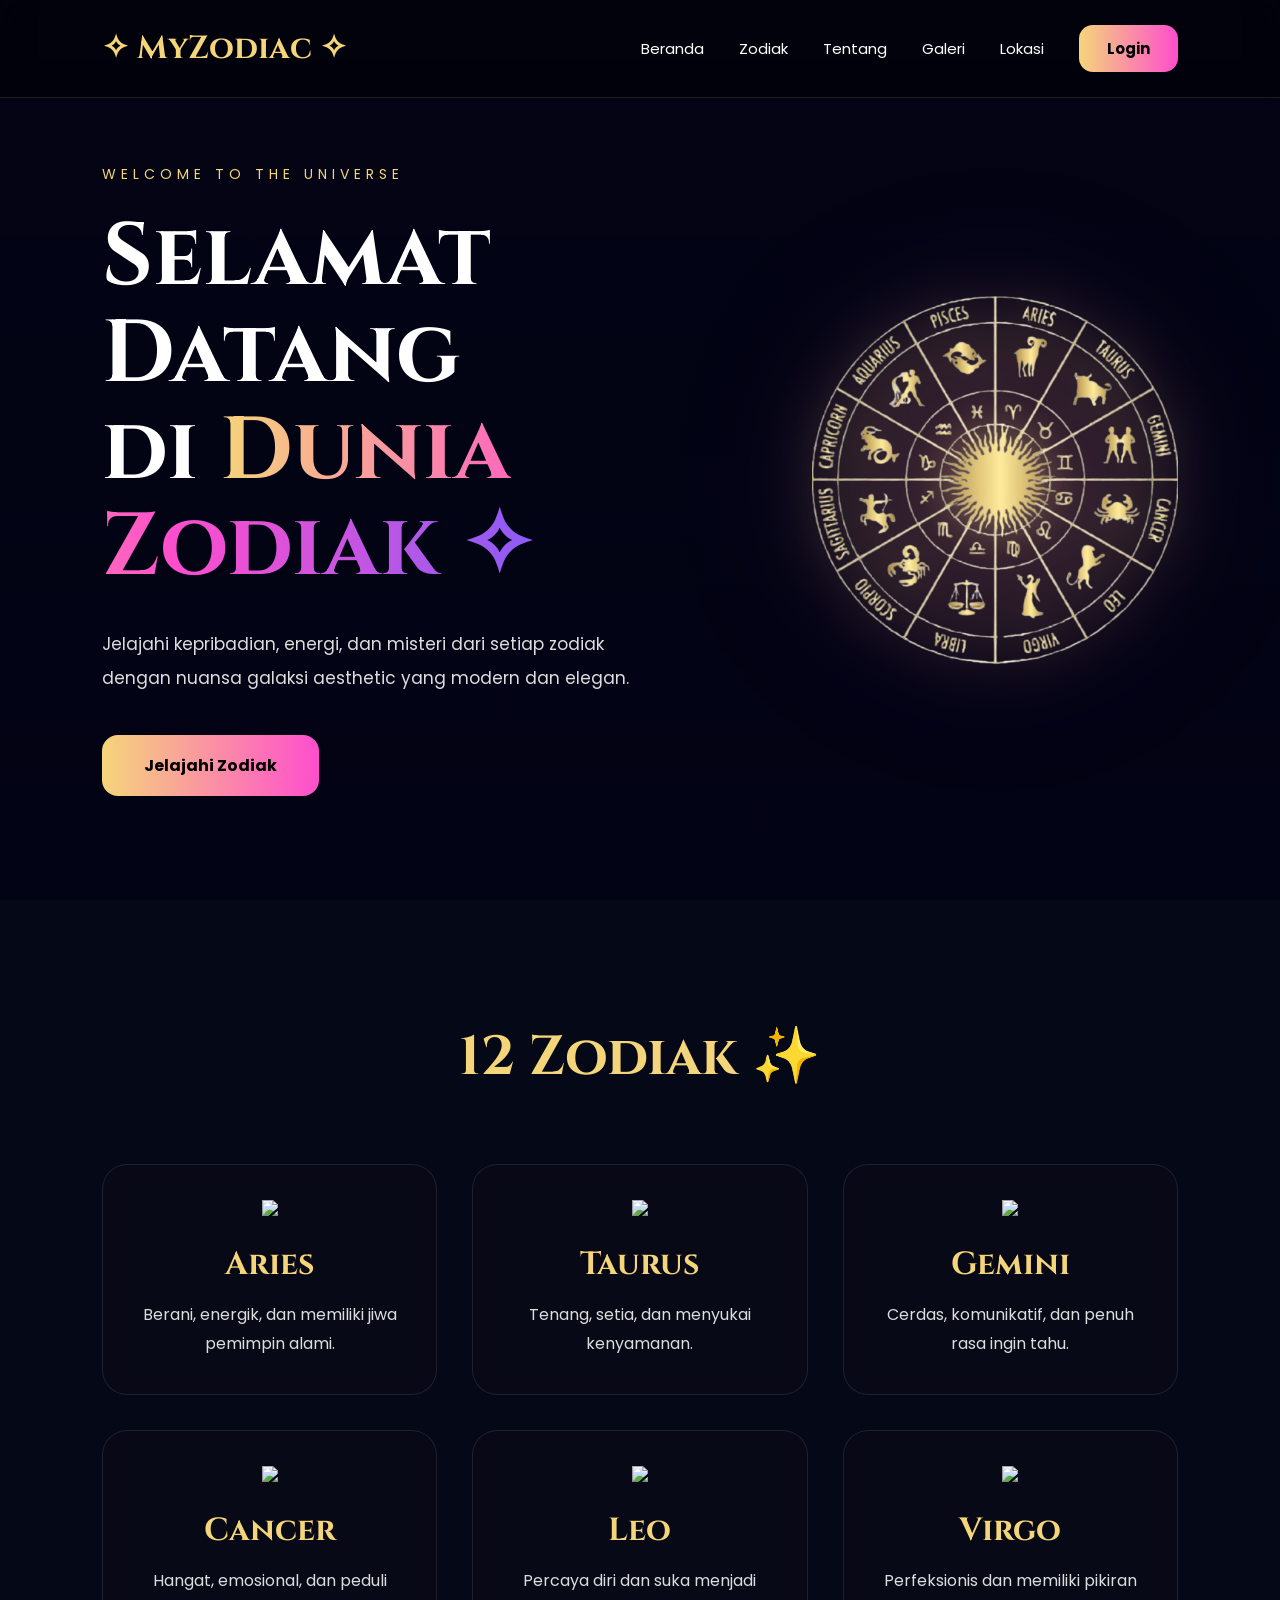
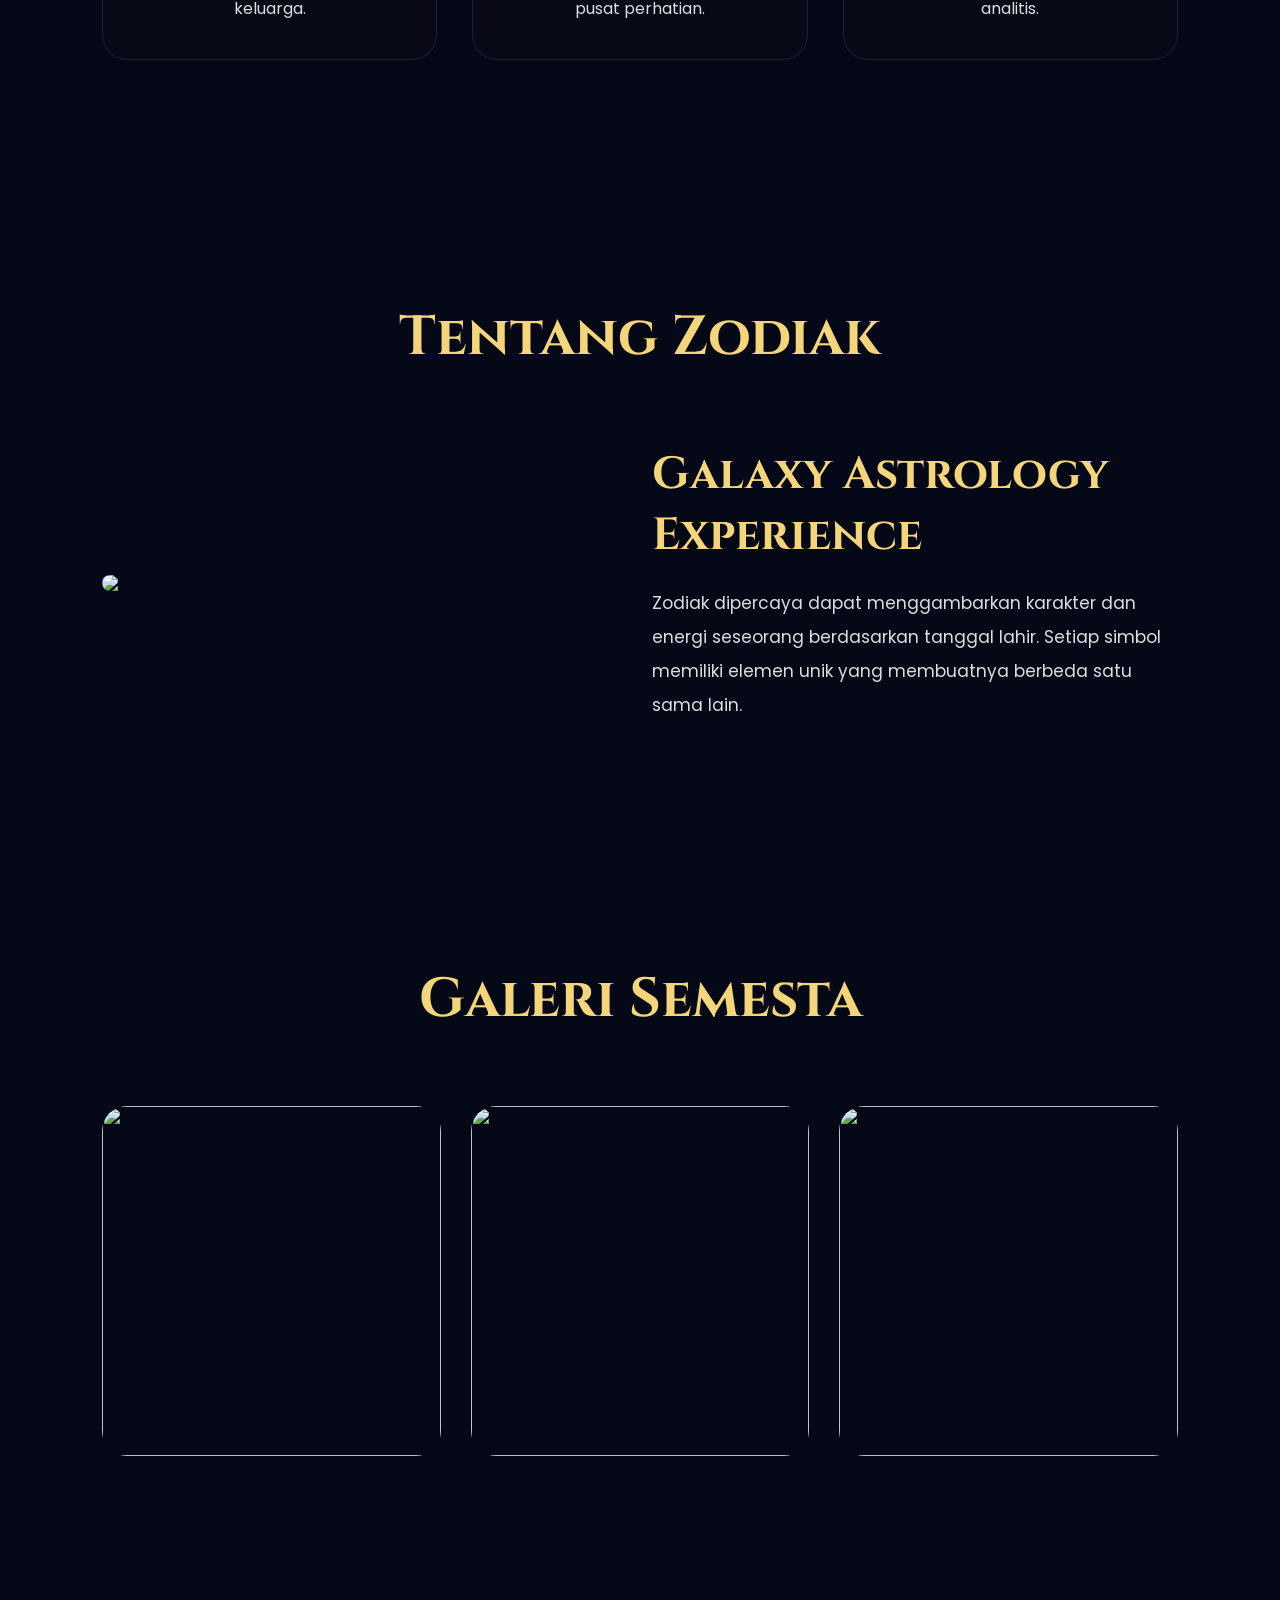
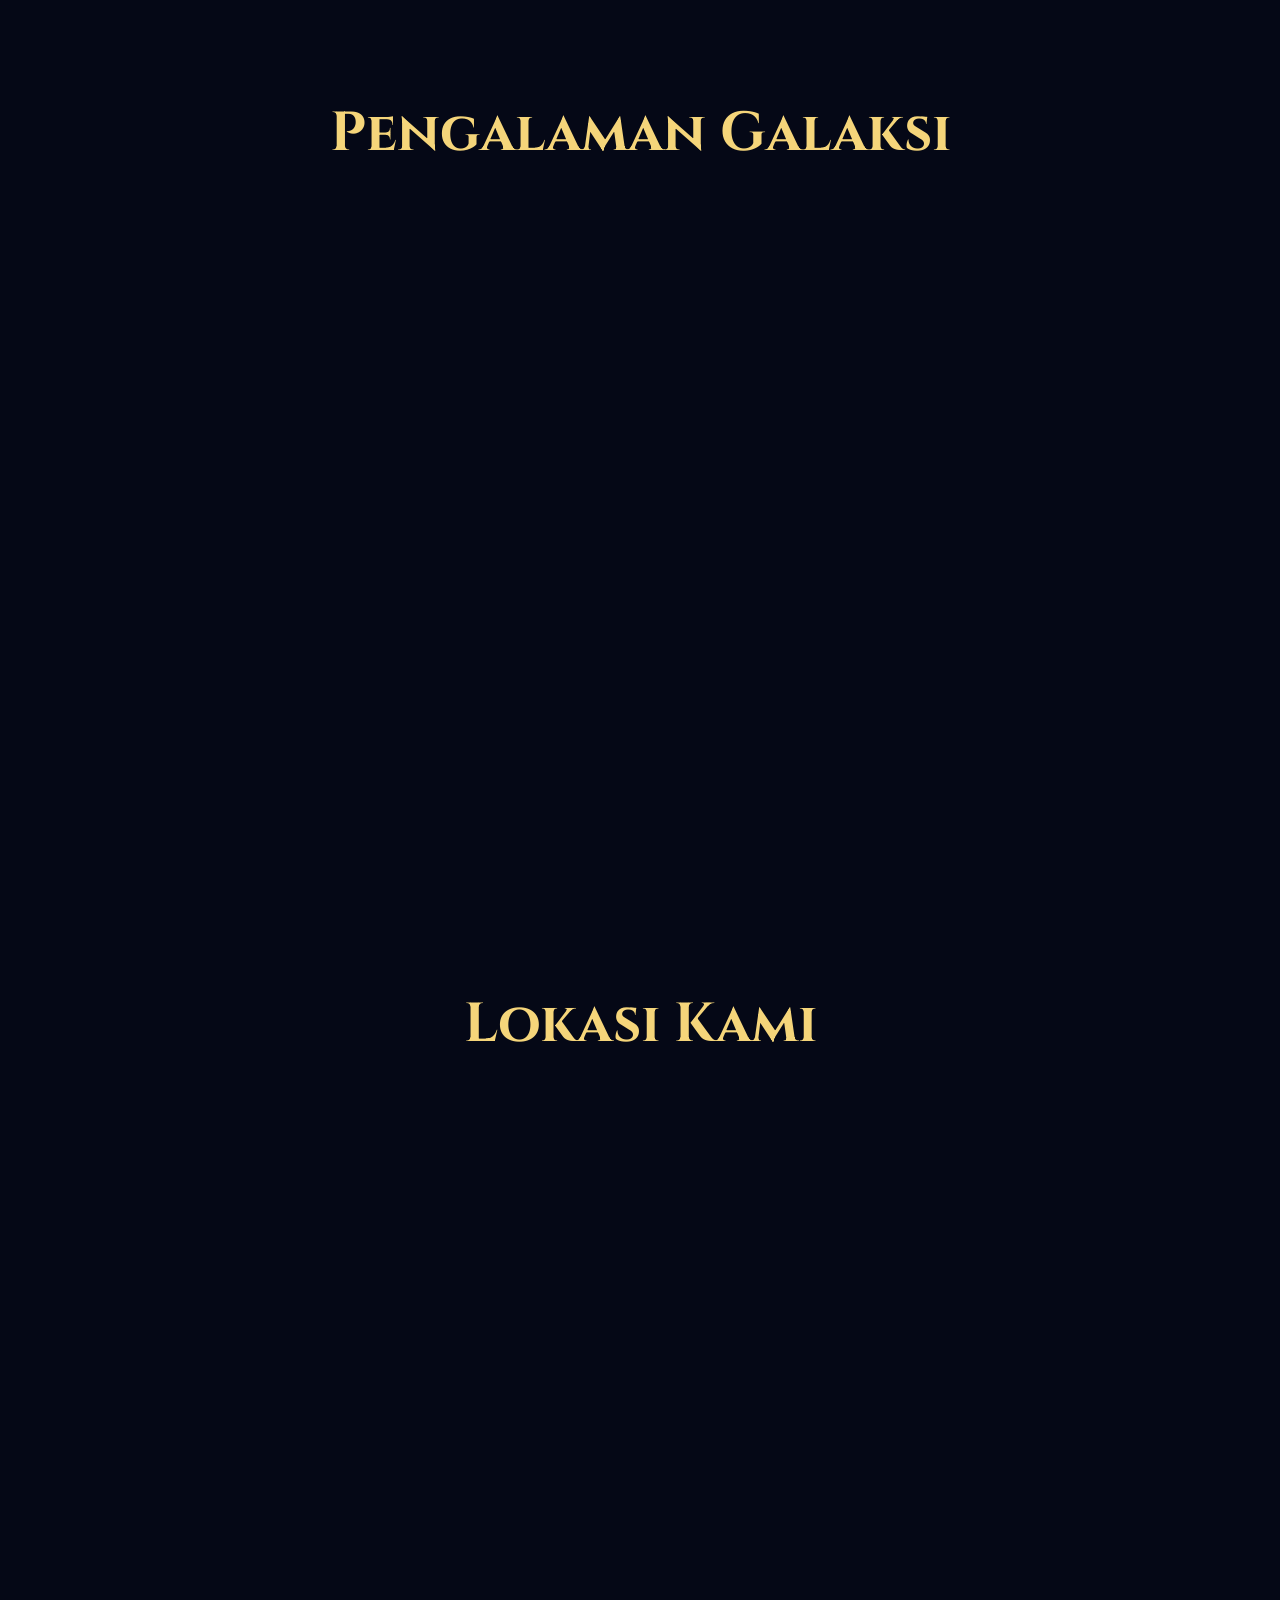
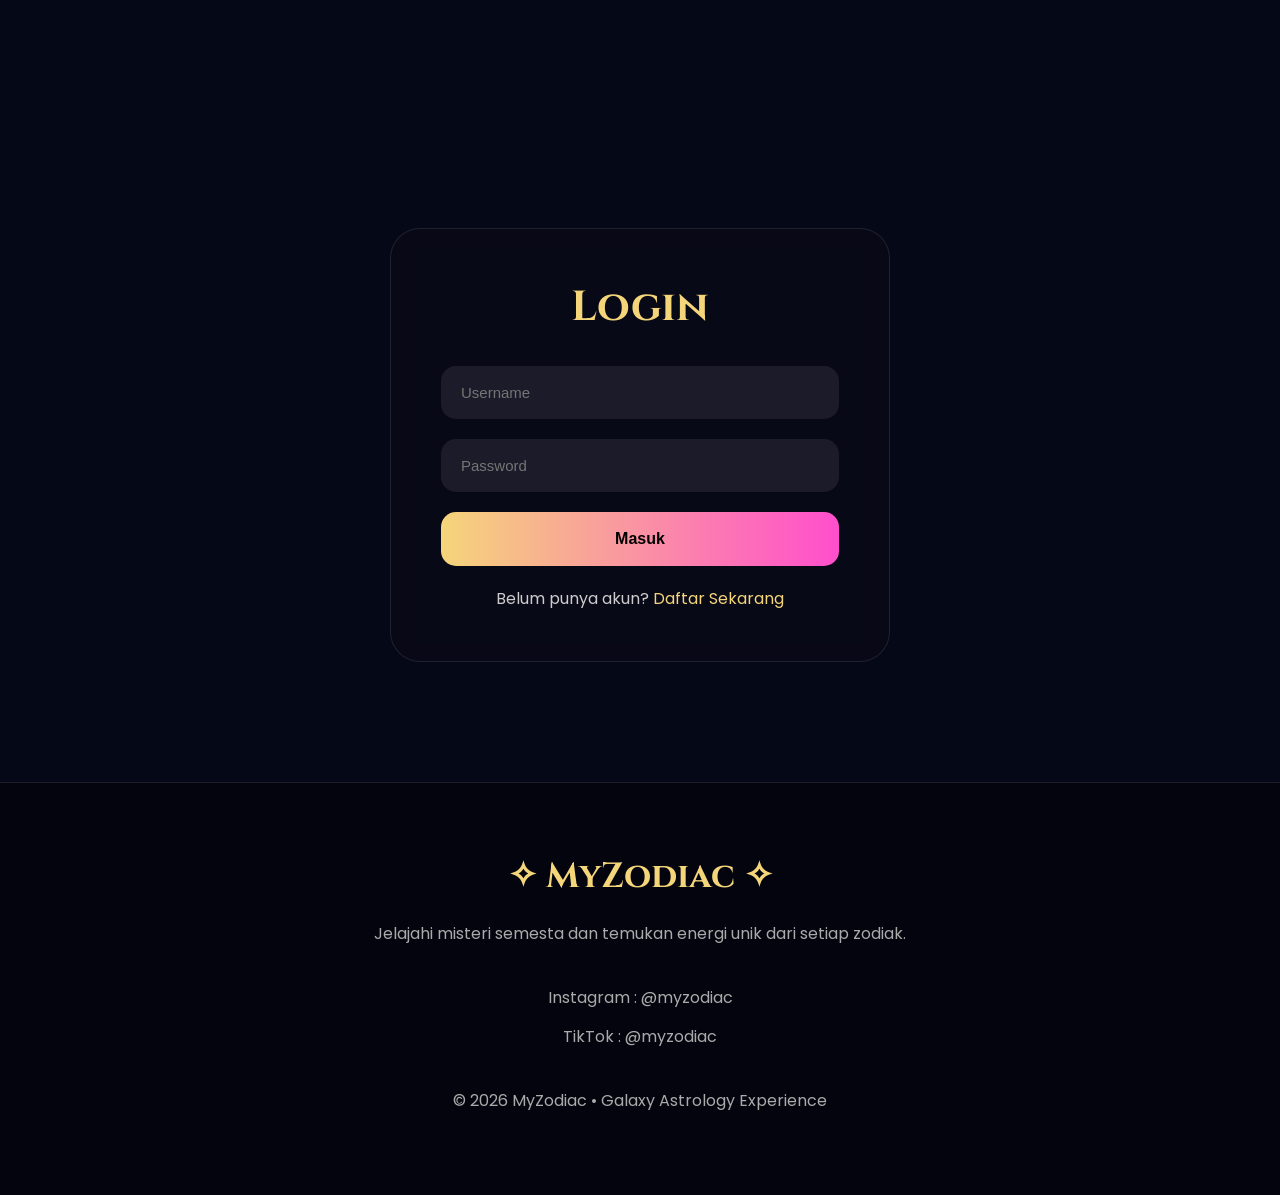
==== index.html @ 6801897f "Update index.html" ====
<!DOCTYPE html>
<html lang="id">

<head>

  <meta charset="UTF-8">
  <meta name="viewport" content="width=device-width, initial-scale=1.0">

  <title>MyZodiac</title>

  <!-- GOOGLE FONT -->
  <link href="https://fonts.googleapis.com/css2?family=Poppins:wght@300;400;500;600;700;800&family=Cinzel:wght@400;500;600;700&display=swap" rel="stylesheet">

  <style>

    html{
      scroll-behavior:smooth;
    }

    *{
      margin:0;
      padding:0;
      box-sizing:border-box;
    }

    body{
      background:#050816;
      color:white;
      font-family:'Poppins',sans-serif;
      overflow-x:hidden;
    }

    /* BACKGROUND */

    body::before{
      content:'';
      position:fixed;
      width:100%;
      height:100%;

      background:
      linear-gradient(
      rgba(2,3,20,0.75),
      rgba(2,3,20,0.95)),
      url('https://images.unsplash.com/photo-1534447677768-be436bb09401?q=80&w=2000');

      background-size:cover;
      background-position:center;

      z-index:-2;
    }

    body::after{
      content:'';
      position:fixed;
      width:100%;
      height:100%;

      background:
      radial-gradient(circle at top,
      rgba(109,40,217,0.25),
      transparent 40%);

      z-index:-1;
    }

    /* NAVBAR */

    header{
      width:100%;
      padding:25px 8%;

      display:flex;
      justify-content:space-between;
      align-items:center;

      position:fixed;
      top:0;
      left:0;
      z-index:999;

      background:rgba(0,0,0,0.45);
      backdrop-filter:blur(14px);

      border-bottom:1px solid rgba(255,255,255,0.1);
    }

    .logo{
      font-family:'Cinzel',serif;
      color:#f5d57a;
      font-size:2rem;
      font-weight:700;
    }

    nav{
      display:flex;
      gap:35px;
      align-items:center;
    }

    nav a{
      color:white;
      text-decoration:none;
      font-size:15px;
      transition:0.3s;
      position:relative;
    }

    nav a:hover{
      color:#f5d57a;
    }

    nav a::after{
      content:'';
      position:absolute;
      left:0;
      bottom:-8px;

      width:0%;
      height:1px;

      background:#f5d57a;

      transition:0.4s;
    }

    nav a:hover::after{
      width:100%;
    }

    .login-btn{
      padding:12px 28px;
      border-radius:14px;

      background:
      linear-gradient(to right,#f5d57a,#ff4ecd);

      color:black;
      font-weight:700;
    }

    .login-btn:hover{
      color:black;
      transform:scale(1.05);
    }

    /* HERO */

    .hero{
      min-height:100vh;

      display:flex;
      justify-content:space-between;
      align-items:center;

      padding:140px 8% 80px;
      gap:60px;
      flex-wrap:wrap;
    }

    .hero-left{
      max-width:650px;
    }

    .hero-left .welcome{
      color:#f5d57a;
      letter-spacing:5px;
      font-size:14px;
    }

    .hero-left h1{
      font-size:5.5rem;
      line-height:1.1;

      margin-top:25px;

      font-family:'Cinzel',serif;
      font-weight:700;
    }

    .hero-left h1 span{
      background:linear-gradient(to right,#f5d57a,#ff4ecd,#8b5cf6);

      -webkit-background-clip:text;
      -webkit-text-fill-color:transparent;
    }

    .hero-left p{
      margin-top:30px;
      color:#ddd;
      line-height:2;
      font-size:17px;
      max-width:550px;
    }

    .btn{
      display:inline-block;

      margin-top:40px;

      padding:18px 42px;

      border-radius:16px;

      background:
      linear-gradient(to right,#f5d57a,#ff4ecd);

      color:black;
      text-decoration:none;
      font-weight:700;

      transition:0.4s;
    }

    .btn:hover{
      transform:scale(1.05);
    }

    /* HERO RIGHT */

    .hero-right{
      flex:1;
      display:flex;
      justify-content:center;
      align-items:center;
    }

    .hero-right img{
      width:420px;
      max-width:100%;

      animation:rotate 35s linear infinite;

      filter:
      drop-shadow(0 0 30px rgba(245,213,122,0.7))
      drop-shadow(0 0 70px rgba(255,0,200,0.25));
    }

    @keyframes rotate{

      from{
        transform:rotate(0deg);
      }

      to{
        transform:rotate(360deg);
      }

    }

    /* SECTION */

    section{
      padding:120px 8%;
    }

    .section-title{
      text-align:center;
      margin-bottom:70px;

      font-size:55px;

      color:#f5d57a;

      font-family:'Cinzel',serif;
    }

    /* ZODIAK */

    .zodiac-grid{
      display:grid;

      grid-template-columns:
      repeat(auto-fit,minmax(260px,1fr));

      gap:35px;
    }

    .zodiac-card{
      background:rgba(10,10,25,0.75);

      border:1px solid rgba(255,255,255,0.1);

      border-radius:25px;

      padding:35px;

      text-align:center;

      backdrop-filter:blur(12px);

      transition:0.4s;
    }

    .zodiac-card:hover{
      transform:translateY(-10px);

      border-color:#f5d57a;

      box-shadow:
      0 0 40px rgba(255,0,200,0.2);
    }

    .zodiac-card img{
      width:120px;
      margin-bottom:20px;
      transition:0.4s;
    }

    .zodiac-card:hover img{
      transform:scale(1.1);
    }

    .zodiac-card h3{
      font-size:32px;
      margin-bottom:15px;

      color:#f5d57a;

      font-family:'Cinzel',serif;
    }

    .zodiac-card p{
      color:#ddd;
      line-height:1.8;
    }

    /* ABOUT */

    .about-content{
      display:flex;
      align-items:center;
      gap:50px;
      flex-wrap:wrap;
    }

    .about-content img{
      width:500px;
      max-width:100%;
      border-radius:25px;
    }

    .about-text{
      flex:1;
    }

    .about-text h3{
      font-size:45px;
      margin-bottom:20px;

      color:#f5d57a;

      font-family:'Cinzel',serif;
    }

    .about-text p{
      color:#ddd;
      line-height:2;
      font-size:17px;
    }

    /* GALLERY */

    .gallery-grid{
      display:grid;
      grid-template-columns:repeat(auto-fit,minmax(300px,1fr));
      gap:30px;
    }

    .gallery-grid img{
      width:100%;
      height:350px;
      object-fit:cover;

      border-radius:25px;

      transition:0.4s;
    }

    .gallery-grid img:hover{
      transform:scale(1.03);
    }

    /* VIDEO & MAP */

    iframe{
      width:100%;
      border:none;
      border-radius:25px;
    }

    /* LOGIN SECTION */

    .login-section{
      display:flex;
      justify-content:center;
      align-items:center;
    }

    .login-box{
      width:100%;
      max-width:500px;

      background:rgba(10,10,25,0.75);

      border:1px solid rgba(255,255,255,0.1);

      border-radius:30px;

      padding:50px;

      backdrop-filter:blur(12px);
    }

    .login-box h2{
      text-align:center;
      margin-bottom:30px;

      color:#f5d57a;

      font-family:'Cinzel',serif;
      font-size:42px;
    }

    .input-box{
      margin-bottom:20px;
    }

    .input-box input{
      width:100%;
      padding:18px 20px;

      border:none;
      outline:none;

      border-radius:15px;

      background:rgba(255,255,255,0.08);

      color:white;
      font-size:15px;
    }

    .submit-btn{
      width:100%;

      padding:18px;

      border:none;
      border-radius:15px;

      background:
      linear-gradient(to right,#f5d57a,#ff4ecd);

      color:black;
      font-weight:700;
      font-size:16px;

      cursor:pointer;

      transition:0.4s;
    }

    .submit-btn:hover{
      transform:scale(1.03);
    }

    .register-text{
      text-align:center;
      margin-top:20px;
      color:#ccc;
    }

    .register-text a{
      color:#f5d57a;
      text-decoration:none;
    }

    /* FOOTER */

    footer{
      padding:70px 30px;

      text-align:center;

      border-top:1px solid rgba(255,255,255,0.1);

      background:#04040f;

      color:#aaa;
    }

    footer h3{
      color:#f5d57a;

      margin-bottom:20px;

      font-size:35px;

      font-family:'Cinzel',serif;
    }

    footer p{
      margin-bottom:10px;
      line-height:1.8;
    }

    /* MOBILE */

    @media(max-width:1000px){

      nav{
        display:none;
      }

      .hero{
        flex-direction:column;
        text-align:center;
      }

      .hero-left h1{
        font-size:3.7rem;
      }

      .hero-right img{
        width:300px;
        margin-top:20px;
      }

      .section-title{
        font-size:40px;
      }

      .about-text h3{
        font-size:35px;
      }

      .login-box{
        padding:35px;
      }

    }

  </style>

</head>

<body>

  <!-- NAVBAR -->

  <header>

    <div class="logo">
      ✧ MyZodiac ✧
    </div>

    <nav>
      <a href="#">Beranda</a>
      <a href="#zodiak">Zodiak</a>
      <a href="#tentang">Tentang</a>
      <a href="#gallery">Galeri</a>
      <a href="#maps">Lokasi</a>
      <a href="#login" class="login-btn">Login</a>
    </nav>

  </header>

  <!-- HERO -->

  <section class="hero">

    <div class="hero-left">

      <div class="welcome">
        WELCOME TO THE UNIVERSE
      </div>

      <h1>
        Selamat Datang
        <br>
        di <span>Dunia Zodiak ✧</span>
      </h1>

      <p>
        Jelajahi kepribadian, energi, dan misteri dari setiap zodiak
        dengan nuansa galaksi aesthetic yang modern dan elegan.
      </p>

      <a href="#zodiak" class="btn">
        Jelajahi Zodiak
      </a>

    </div>

    <div class="hero-right">

      <img src="wheel.png">

    </div>

  </section>

  <!-- ZODIAK -->

  <section id="zodiak">

    <h2 class="section-title">
      12 Zodiak ✨
    </h2>

    <div class="zodiac-grid">

      <div class="zodiac-card">
        <img src="https://cdn-icons-png.flaticon.com/512/188/188987.png">
        <h3>Aries</h3>
        <p>Berani, energik, dan memiliki jiwa pemimpin alami.</p>
      </div>

      <div class="zodiac-card">
        <img src="https://cdn-icons-png.flaticon.com/512/188/188984.png">
        <h3>Taurus</h3>
        <p>Tenang, setia, dan menyukai kenyamanan.</p>
      </div>

      <div class="zodiac-card">
        <img src="https://cdn-icons-png.flaticon.com/512/188/188982.png">
        <h3>Gemini</h3>
        <p>Cerdas, komunikatif, dan penuh rasa ingin tahu.</p>
      </div>

      <div class="zodiac-card">
        <img src="https://cdn-icons-png.flaticon.com/512/188/188989.png">
        <h3>Cancer</h3>
        <p>Hangat, emosional, dan peduli keluarga.</p>
      </div>

      <div class="zodiac-card">
        <img src="https://cdn-icons-png.flaticon.com/512/188/188986.png">
        <h3>Leo</h3>
        <p>Percaya diri dan suka menjadi pusat perhatian.</p>
      </div>

      <div class="zodiac-card">
        <img src="https://cdn-icons-png.flaticon.com/512/188/188985.png">
        <h3>Virgo</h3>
        <p>Perfeksionis dan memiliki pikiran analitis.</p>
      </div>

    </div>

  </section>

  <!-- ABOUT -->

  <section id="tentang">

    <h2 class="section-title">
      Tentang Zodiak
    </h2>

    <div class="about-content">

      <img src="https://images.unsplash.com/photo-1519681393784-d120267933ba?q=80&w=1200">

      <div class="about-text">

        <h3>Galaxy Astrology Experience</h3>

        <p>
          Zodiak dipercaya dapat menggambarkan karakter dan energi seseorang
          berdasarkan tanggal lahir. Setiap simbol memiliki elemen unik
          yang membuatnya berbeda satu sama lain.
        </p>

      </div>

    </div>

  </section>

  <!-- GALLERY -->

  <section id="gallery">

    <h2 class="section-title">
      Galeri Semesta
    </h2>

    <div class="gallery-grid">

      <img src="https://images.unsplash.com/photo-1502134249126-9f3755a50d78?q=80&w=1200">

      <img src="https://images.unsplash.com/photo-1462331940025-496dfbfc7564?q=80&w=1200">

      <img src="https://images.unsplash.com/photo-1506318137071-a8e063b4bec0?q=80&w=1200">

    </div>

  </section>

  <!-- VIDEO -->

  <section>

    <h2 class="section-title">
      Pengalaman Galaksi
    </h2>

    <iframe
    height="500"
    src="https://www.youtube.com/embed/1ZYbU82GVz4"
    title="YouTube video player"
    allowfullscreen>
    </iframe>

  </section>

  <!-- MAPS -->

  <section id="maps">

    <h2 class="section-title">
      Lokasi Kami
    </h2>

    <iframe 
    src="https://www.google.com/maps/embed?pb=!1m18!1m12!1m3!1d3952.9104349003233!2d110.40450787432258!3d-7.799306877416091!2m3!1f0!2f0!3f0!3m2!1i1024!2i768!4f13.1!3m3!1m2!1s0x2e7a59e26c78f995%3A0x20581c22dbf99536!2sPerpustakaan%20Grhatama%20Pustaka%20(Balai%20Layanan%20Perpustakaan%20DPAD%20DIY)!5e0!3m2!1sen!2sid!4v1779759060312!5m2!1sen!2sid"
    height="450"
    style="border:0;"
    allowfullscreen=""
    loading="lazy"
    referrerpolicy="no-referrer-when-downgrade">
    </iframe>

  </section>

  <!-- LOGIN -->

  <section class="login-section" id="login">

    <div class="login-box">

      <h2>Login</h2>

      <div class="input-box">
        <input type="text" placeholder="Username">
      </div>

      <div class="input-box">
        <input type="password" placeholder="Password">
      </div>

      <button class="submit-btn">
        Masuk
      </button>

      <div class="register-text">
        Belum punya akun?
        <a href="#">Daftar Sekarang</a>
      </div>

    </div>

  </section>

  <!-- FOOTER -->

  <footer>

    <h3>✧ MyZodiac ✧</h3>

    <p>
      Jelajahi misteri semesta dan temukan energi unik dari setiap zodiak.
    </p>

    <br>

    <p>
      Instagram : @myzodiac
    </p>

    <p>
      TikTok : @myzodiac
    </p>

    <br>

    <p>
      © 2026 MyZodiac • Galaxy Astrology Experience
    </p>

  </footer>

</body>
</html>
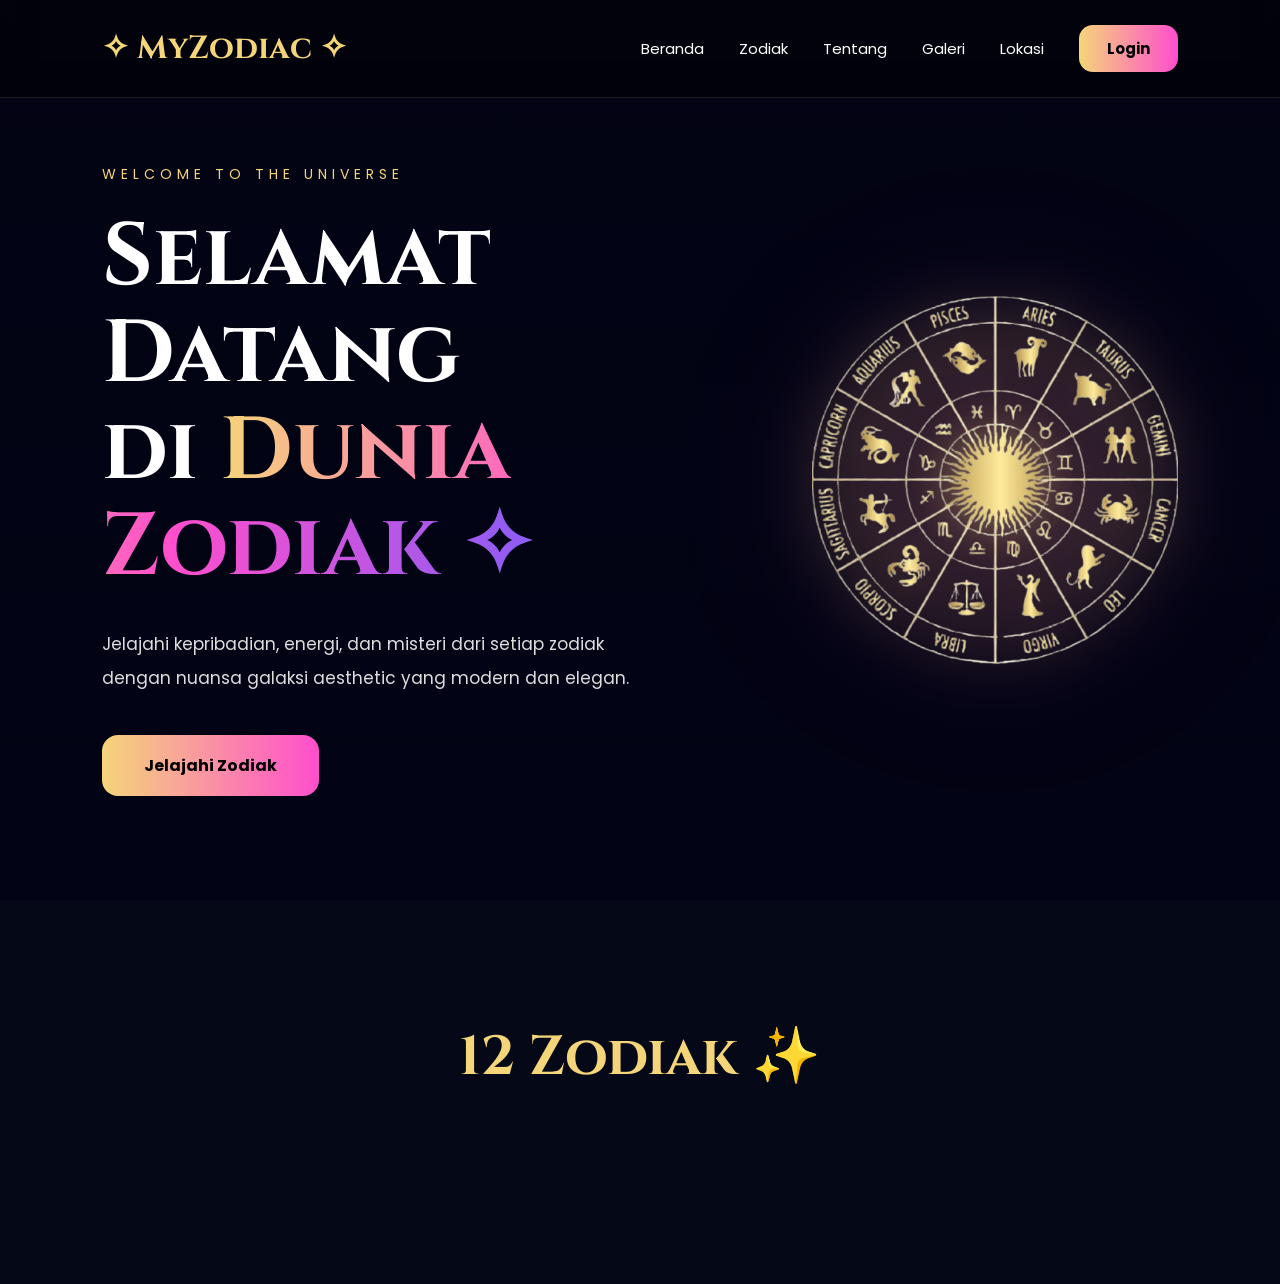
==== commit 66d7a466: "Update index.html" ====
--- a/index.html
+++ b/index.html
@@ -139,11 +139,6 @@
       font-weight:700;
     }
 
-    .login-btn:hover{
-      color:black;
-      transform:scale(1.05);
-    }
-
     /* HERO */
 
     .hero{
@@ -265,7 +260,7 @@
       font-family:'Cinzel',serif;
     }
 
-    /* ZODIAK */
+    /* ZODIAC */
 
     .zodiac-grid{
       display:grid;
@@ -381,15 +376,13 @@
       transform:scale(1.03);
     }
 
-    /* VIDEO & MAP */
-
     iframe{
       width:100%;
       border:none;
       border-radius:25px;
     }
 
-    /* LOGIN SECTION */
+    /* LOGIN */
 
     .login-section{
       display:flex;
@@ -457,26 +450,7 @@
       font-size:16px;
 
       cursor:pointer;
-
-      transition:0.4s;
-    }
-
-    .submit-btn:hover{
-      transform:scale(1.03);
-    }
-
-    .register-text{
-      text-align:center;
-      margin-top:20px;
-      color:#ccc;
-    }
-
-    .register-text a{
-      color:#f5d57a;
-      text-decoration:none;
-    }
-
-    /* FOOTER */
+    }
 
     footer{
       padding:70px 30px;
@@ -499,13 +473,6 @@
 
       font-family:'Cinzel',serif;
     }
-
-    footer p{
-      margin-bottom:10px;
-      line-height:1.8;
-    }
-
-    /* MOBILE */
 
     @media(max-width:1000px){
 
@@ -524,19 +491,10 @@
 
       .hero-right img{
         width:300px;
-        margin-top:20px;
       }
 
       .section-title{
         font-size:40px;
-      }
-
-      .about-text h3{
-        font-size:35px;
-      }
-
-      .login-box{
-        padding:35px;
       }
 
     }
@@ -610,187 +568,3 @@
     </h2>
 
     <div class="zodiac-grid">
-
-      <div class="zodiac-card">
-        <img src="https://cdn-icons-png.flaticon.com/512/188/188987.png">
-        <h3>Aries</h3>
-        <p>Berani, energik, dan memiliki jiwa pemimpin alami.</p>
-      </div>
-
-      <div class="zodiac-card">
-        <img src="https://cdn-icons-png.flaticon.com/512/188/188984.png">
-        <h3>Taurus</h3>
-        <p>Tenang, setia, dan menyukai kenyamanan.</p>
-      </div>
-
-      <div class="zodiac-card">
-        <img src="https://cdn-icons-png.flaticon.com/512/188/188982.png">
-        <h3>Gemini</h3>
-        <p>Cerdas, komunikatif, dan penuh rasa ingin tahu.</p>
-      </div>
-
-      <div class="zodiac-card">
-        <img src="https://cdn-icons-png.flaticon.com/512/188/188989.png">
-        <h3>Cancer</h3>
-        <p>Hangat, emosional, dan peduli keluarga.</p>
-      </div>
-
-      <div class="zodiac-card">
-        <img src="https://cdn-icons-png.flaticon.com/512/188/188986.png">
-        <h3>Leo</h3>
-        <p>Percaya diri dan suka menjadi pusat perhatian.</p>
-      </div>
-
-      <div class="zodiac-card">
-        <img src="https://cdn-icons-png.flaticon.com/512/188/188985.png">
-        <h3>Virgo</h3>
-        <p>Perfeksionis dan memiliki pikiran analitis.</p>
-      </div>
-
-    </div>
-
-  </section>
-
-  <!-- ABOUT -->
-
-  <section id="tentang">
-
-    <h2 class="section-title">
-      Tentang Zodiak
-    </h2>
-
-    <div class="about-content">
-
-      <img src="https://images.unsplash.com/photo-1519681393784-d120267933ba?q=80&w=1200">
-
-      <div class="about-text">
-
-        <h3>Galaxy Astrology Experience</h3>
-
-        <p>
-          Zodiak dipercaya dapat menggambarkan karakter dan energi seseorang
-          berdasarkan tanggal lahir. Setiap simbol memiliki elemen unik
-          yang membuatnya berbeda satu sama lain.
-        </p>
-
-      </div>
-
-    </div>
-
-  </section>
-
-  <!-- GALLERY -->
-
-  <section id="gallery">
-
-    <h2 class="section-title">
-      Galeri Semesta
-    </h2>
-
-    <div class="gallery-grid">
-
-      <img src="https://images.unsplash.com/photo-1502134249126-9f3755a50d78?q=80&w=1200">
-
-      <img src="https://images.unsplash.com/photo-1462331940025-496dfbfc7564?q=80&w=1200">
-
-      <img src="https://images.unsplash.com/photo-1506318137071-a8e063b4bec0?q=80&w=1200">
-
-    </div>
-
-  </section>
-
-  <!-- VIDEO -->
-
-  <section>
-
-    <h2 class="section-title">
-      Pengalaman Galaksi
-    </h2>
-
-    <iframe
-    height="500"
-    src="https://www.youtube.com/embed/1ZYbU82GVz4"
-    title="YouTube video player"
-    allowfullscreen>
-    </iframe>
-
-  </section>
-
-  <!-- MAPS -->
-
-  <section id="maps">
-
-    <h2 class="section-title">
-      Lokasi Kami
-    </h2>
-
-    <iframe 
-    src="https://www.google.com/maps/embed?pb=!1m18!1m12!1m3!1d3952.9104349003233!2d110.40450787432258!3d-7.799306877416091!2m3!1f0!2f0!3f0!3m2!1i1024!2i768!4f13.1!3m3!1m2!1s0x2e7a59e26c78f995%3A0x20581c22dbf99536!2sPerpustakaan%20Grhatama%20Pustaka%20(Balai%20Layanan%20Perpustakaan%20DPAD%20DIY)!5e0!3m2!1sen!2sid!4v1779759060312!5m2!1sen!2sid"
-    height="450"
-    style="border:0;"
-    allowfullscreen=""
-    loading="lazy"
-    referrerpolicy="no-referrer-when-downgrade">
-    </iframe>
-
-  </section>
-
-  <!-- LOGIN -->
-
-  <section class="login-section" id="login">
-
-    <div class="login-box">
-
-      <h2>Login</h2>
-
-      <div class="input-box">
-        <input type="text" placeholder="Username">
-      </div>
-
-      <div class="input-box">
-        <input type="password" placeholder="Password">
-      </div>
-
-      <button class="submit-btn">
-        Masuk
-      </button>
-
-      <div class="register-text">
-        Belum punya akun?
-        <a href="#">Daftar Sekarang</a>
-      </div>
-
-    </div>
-
-  </section>
-
-  <!-- FOOTER -->
-
-  <footer>
-
-    <h3>✧ MyZodiac ✧</h3>
-
-    <p>
-      Jelajahi misteri semesta dan temukan energi unik dari setiap zodiak.
-    </p>
-
-    <br>
-
-    <p>
-      Instagram : @myzodiac
-    </p>
-
-    <p>
-      TikTok : @myzodiac
-    </p>
-
-    <br>
-
-    <p>
-      © 2026 MyZodiac • Galaxy Astrology Experience
-    </p>
-
-  </footer>
-
-</body>
-</html>
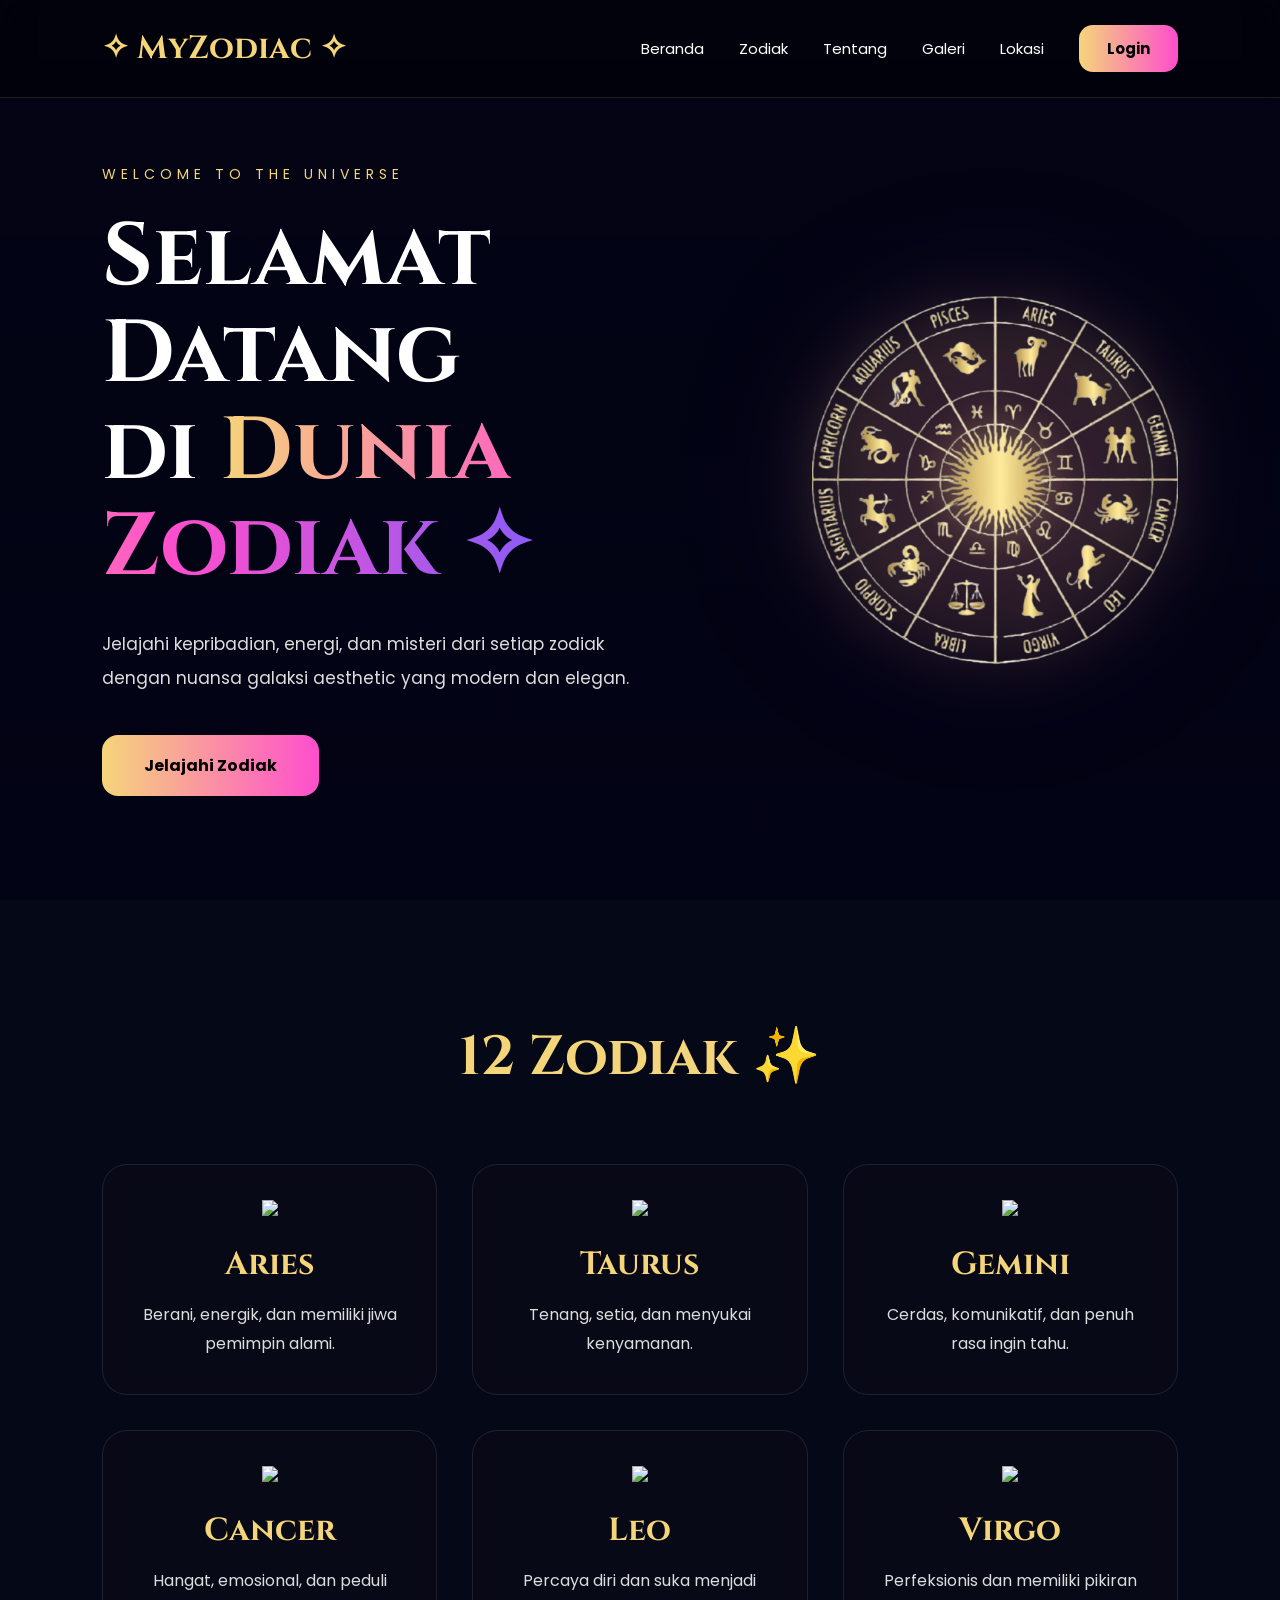
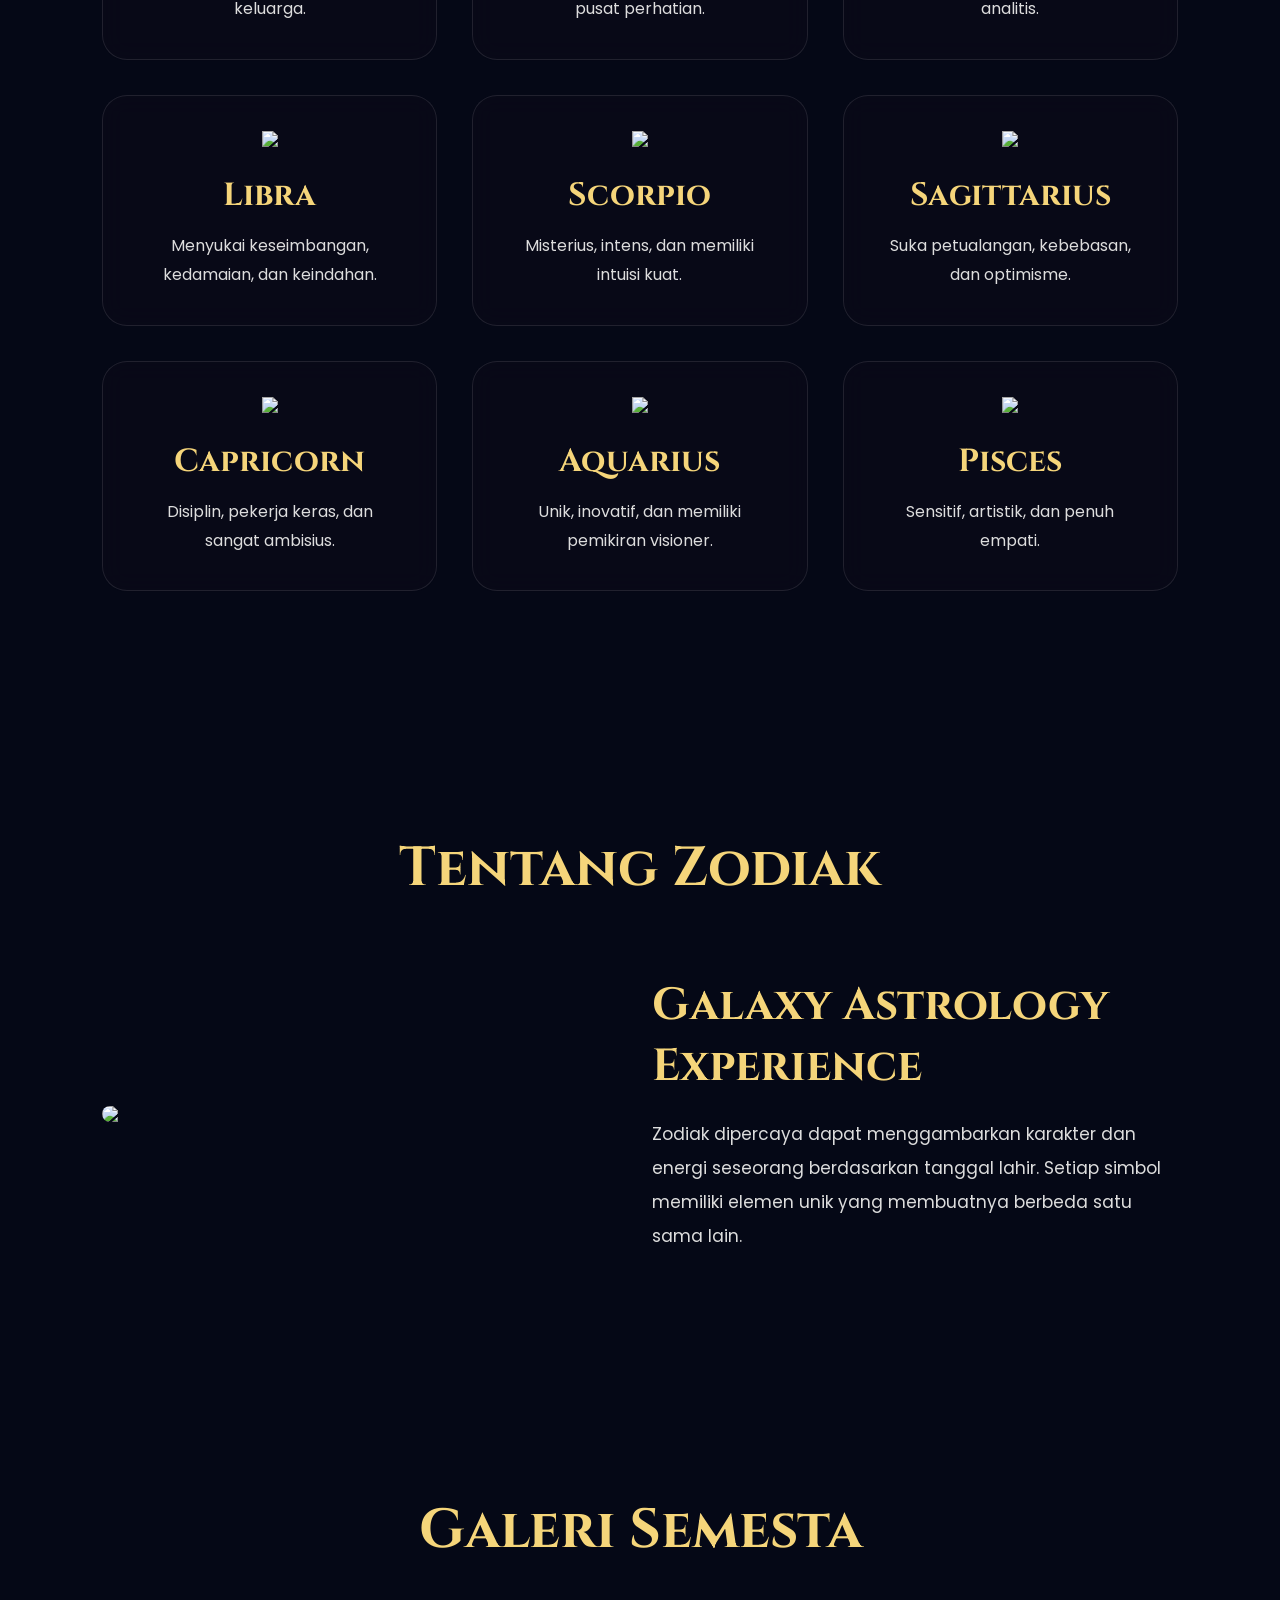
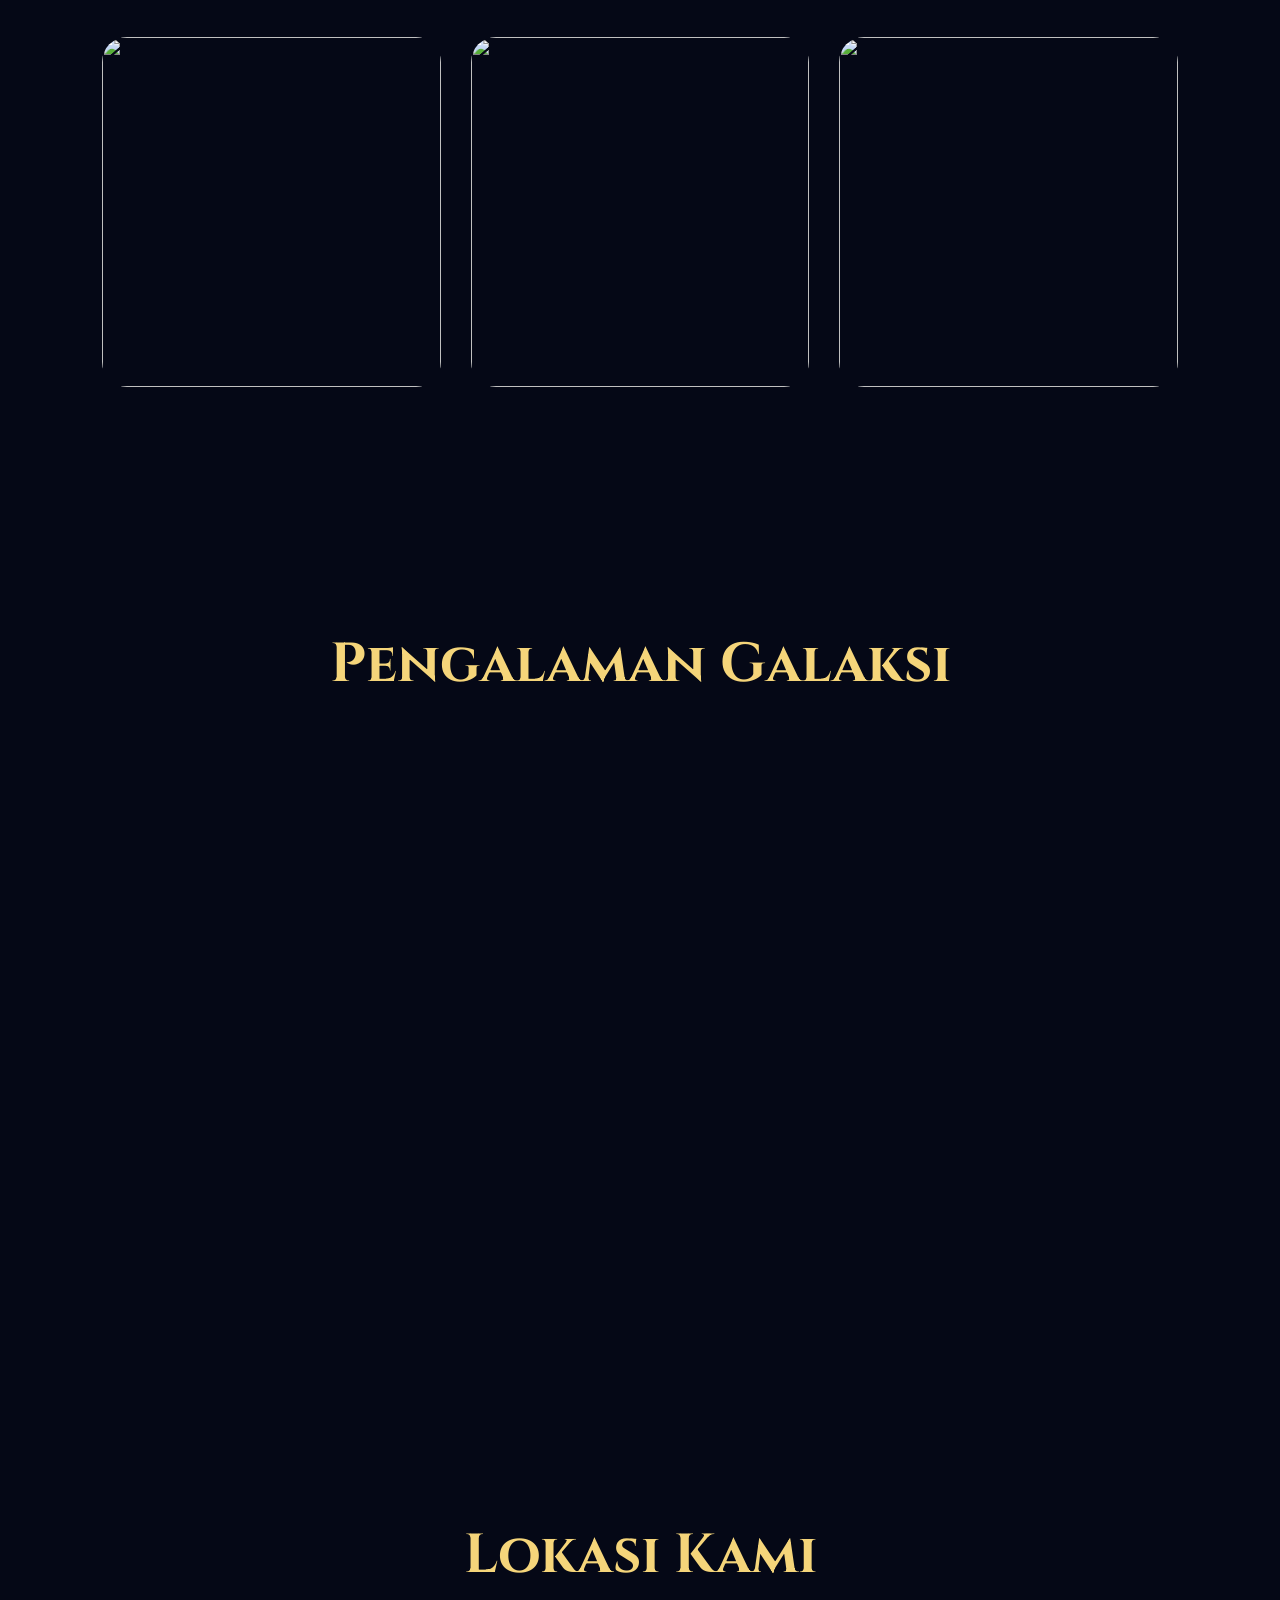
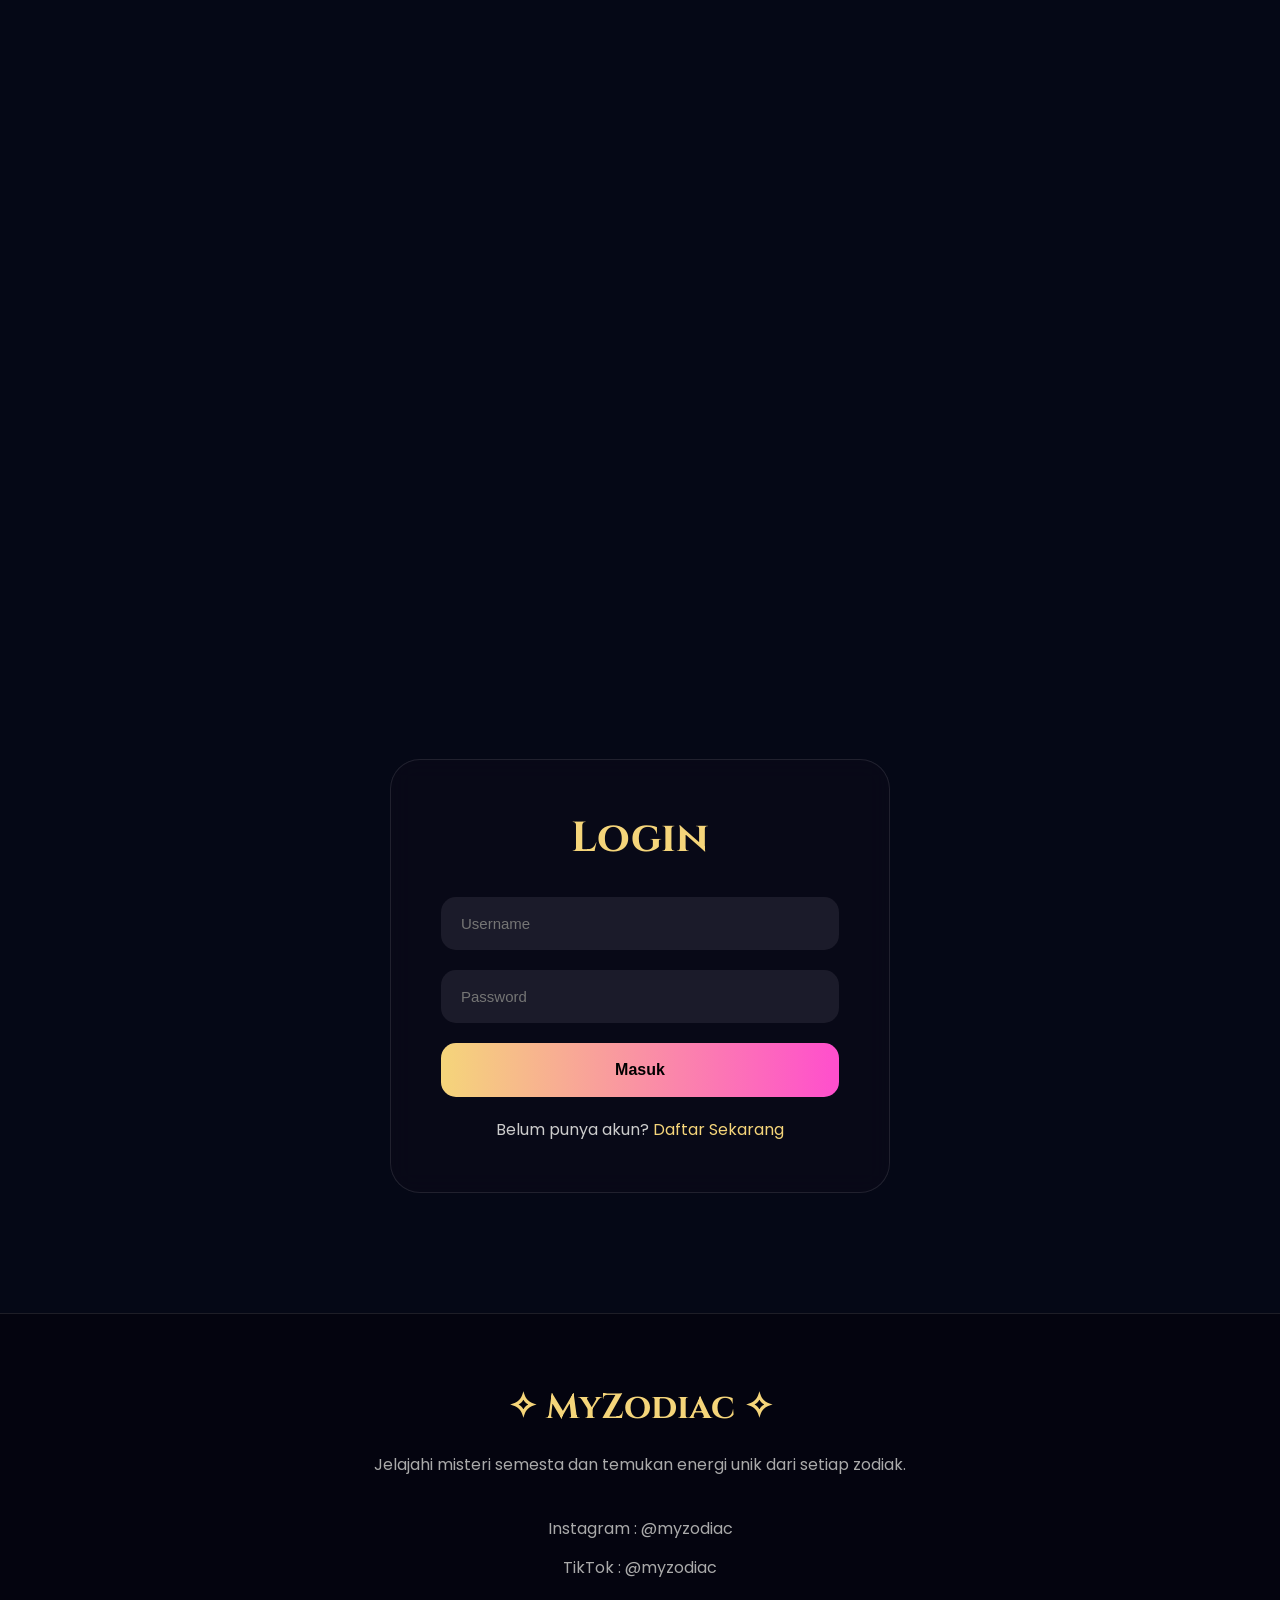
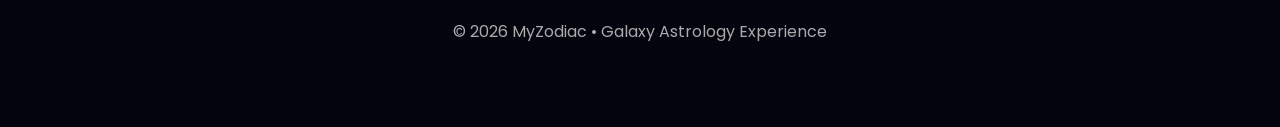
==== commit dfca9196: "Update index.html" ====
--- a/index.html
+++ b/index.html
@@ -139,6 +139,11 @@
       font-weight:700;
     }
 
+    .login-btn:hover{
+      color:black;
+      transform:scale(1.05);
+    }
+
     /* HERO */
 
     .hero{
@@ -221,7 +226,7 @@
     }
 
     .hero-right img{
-      width:420px;
+      width:430px;
       max-width:100%;
 
       animation:rotate 35s linear infinite;
@@ -376,6 +381,8 @@
       transform:scale(1.03);
     }
 
+    /* VIDEO */
+
     iframe{
       width:100%;
       border:none;
@@ -450,7 +457,26 @@
       font-size:16px;
 
       cursor:pointer;
-    }
+
+      transition:0.4s;
+    }
+
+    .submit-btn:hover{
+      transform:scale(1.03);
+    }
+
+    .register-text{
+      text-align:center;
+      margin-top:20px;
+      color:#ccc;
+    }
+
+    .register-text a{
+      color:#f5d57a;
+      text-decoration:none;
+    }
+
+    /* FOOTER */
 
     footer{
       padding:70px 30px;
@@ -473,6 +499,13 @@
 
       font-family:'Cinzel',serif;
     }
+
+    footer p{
+      margin-bottom:10px;
+      line-height:1.8;
+    }
+
+    /* MOBILE */
 
     @media(max-width:1000px){
 
@@ -491,10 +524,19 @@
 
       .hero-right img{
         width:300px;
+        margin-top:20px;
       }
 
       .section-title{
         font-size:40px;
+      }
+
+      .about-text h3{
+        font-size:35px;
+      }
+
+      .login-box{
+        padding:35px;
       }
 
     }
@@ -568,3 +610,222 @@
     </h2>
 
     <div class="zodiac-grid">
+
+      <div class="zodiac-card">
+        <img src="https://cdn-icons-png.flaticon.com/512/188/188987.png">
+        <h3>Aries</h3>
+        <p>Berani, energik, dan memiliki jiwa pemimpin alami.</p>
+      </div>
+
+      <div class="zodiac-card">
+        <img src="https://cdn-icons-png.flaticon.com/512/188/188984.png">
+        <h3>Taurus</h3>
+        <p>Tenang, setia, dan menyukai kenyamanan.</p>
+      </div>
+
+      <div class="zodiac-card">
+        <img src="https://cdn-icons-png.flaticon.com/512/188/188982.png">
+        <h3>Gemini</h3>
+        <p>Cerdas, komunikatif, dan penuh rasa ingin tahu.</p>
+      </div>
+
+      <div class="zodiac-card">
+        <img src="https://cdn-icons-png.flaticon.com/512/188/188989.png">
+        <h3>Cancer</h3>
+        <p>Hangat, emosional, dan peduli keluarga.</p>
+      </div>
+
+      <div class="zodiac-card">
+        <img src="https://cdn-icons-png.flaticon.com/512/188/188986.png">
+        <h3>Leo</h3>
+        <p>Percaya diri dan suka menjadi pusat perhatian.</p>
+      </div>
+
+      <div class="zodiac-card">
+        <img src="https://cdn-icons-png.flaticon.com/512/188/188985.png">
+        <h3>Virgo</h3>
+        <p>Perfeksionis dan memiliki pikiran analitis.</p>
+      </div>
+
+      <div class="zodiac-card">
+        <img src="https://cdn-icons-png.flaticon.com/512/188/188981.png">
+        <h3>Libra</h3>
+        <p>Menyukai keseimbangan, kedamaian, dan keindahan.</p>
+      </div>
+
+      <div class="zodiac-card">
+        <img src="https://cdn-icons-png.flaticon.com/512/188/188990.png">
+        <h3>Scorpio</h3>
+        <p>Misterius, intens, dan memiliki intuisi kuat.</p>
+      </div>
+
+      <div class="zodiac-card">
+        <img src="https://cdn-icons-png.flaticon.com/512/188/188988.png">
+        <h3>Sagittarius</h3>
+        <p>Suka petualangan, kebebasan, dan optimisme.</p>
+      </div>
+
+      <div class="zodiac-card">
+        <img src="https://cdn-icons-png.flaticon.com/512/188/188980.png">
+        <h3>Capricorn</h3>
+        <p>Disiplin, pekerja keras, dan sangat ambisius.</p>
+      </div>
+
+      <div class="zodiac-card">
+        <img src="https://cdn-icons-png.flaticon.com/512/188/188983.png">
+        <h3>Aquarius</h3>
+        <p>Unik, inovatif, dan memiliki pemikiran visioner.</p>
+      </div>
+
+      <div class="zodiac-card">
+        <img src="https://cdn-icons-png.flaticon.com/512/188/188979.png">
+        <h3>Pisces</h3>
+        <p>Sensitif, artistik, dan penuh empati.</p>
+      </div>
+
+    </div>
+
+  </section>
+
+  <!-- ABOUT -->
+
+  <section id="tentang">
+
+    <h2 class="section-title">
+      Tentang Zodiak
+    </h2>
+
+    <div class="about-content">
+
+      <img src="https://images.unsplash.com/photo-1519681393784-d120267933ba?q=80&w=1200">
+
+      <div class="about-text">
+
+        <h3>Galaxy Astrology Experience</h3>
+
+        <p>
+          Zodiak dipercaya dapat menggambarkan karakter dan energi seseorang
+          berdasarkan tanggal lahir. Setiap simbol memiliki elemen unik
+          yang membuatnya berbeda satu sama lain.
+        </p>
+
+      </div>
+
+    </div>
+
+  </section>
+
+  <!-- GALLERY -->
+
+  <section id="gallery">
+
+    <h2 class="section-title">
+      Galeri Semesta
+    </h2>
+
+    <div class="gallery-grid">
+
+      <img src="https://images.unsplash.com/photo-1502134249126-9f3755a50d78?q=80&w=1200">
+
+      <img src="https://images.unsplash.com/photo-1462331940025-496dfbfc7564?q=80&w=1200">
+
+      <img src="https://images.unsplash.com/photo-1506318137071-a8e063b4bec0?q=80&w=1200">
+
+    </div>
+
+  </section>
+
+  <!-- VIDEO -->
+
+  <section>
+
+    <h2 class="section-title">
+      Pengalaman Galaksi
+    </h2>
+
+    <iframe
+      height="500"
+      src="https://www.youtube.com/embed/A53SLTt57ZA?si=C_fRNFphDgMqVTnh"
+      title="YouTube video player"
+      allowfullscreen>
+    </iframe>
+
+  </section>
+
+  <!-- MAPS -->
+
+  <section id="maps">
+
+    <h2 class="section-title">
+      Lokasi Kami
+    </h2>
+
+    <iframe 
+    src="https://www.google.com/maps/embed?pb=!1m18!1m12!1m3!1d3952.9104349003233!2d110.40450787432258!3d-7.799306877416091!2m3!1f0!2f0!3f0!3m2!1i1024!2i768!4f13.1!3m3!1m2!1s0x2e7a59e26c78f995%3A0x20581c22dbf99536!2sPerpustakaan%20Grhatama%20Pustaka%20(Balai%20Layanan%20Perpustakaan%20DPAD%20DIY)!5e0!3m2!1sen!2sid!4v1779759060312!5m2!1sen!2sid"
+    height="450"
+    style="border:0;"
+    allowfullscreen=""
+    loading="lazy">
+    </iframe>
+
+  </section>
+
+  <!-- LOGIN -->
+
+  <section class="login-section" id="login">
+
+    <div class="login-box">
+
+      <h2>Login</h2>
+
+      <div class="input-box">
+        <input type="text" placeholder="Username">
+      </div>
+
+      <div class="input-box">
+        <input type="password" placeholder="Password">
+      </div>
+
+      <button class="submit-btn">
+        Masuk
+      </button>
+
+      <div class="register-text">
+        Belum punya akun?
+        <a href="#">Daftar Sekarang</a>
+      </div>
+
+    </div>
+
+  </section>
+
+  <!-- FOOTER -->
+
+  <footer>
+
+    <h3>✧ MyZodiac ✧</h3>
+
+    <p>
+      Jelajahi misteri semesta dan temukan energi unik dari setiap zodiak.
+    </p>
+
+    <br>
+
+    <p>
+      Instagram : @myzodiac
+    </p>
+
+    <p>
+      TikTok : @myzodiac
+    </p>
+
+    <br>
+
+    <p>
+      © 2026 MyZodiac • Galaxy Astrology Experience
+    </p>
+
+  </footer>
+
+</body>
+</html>
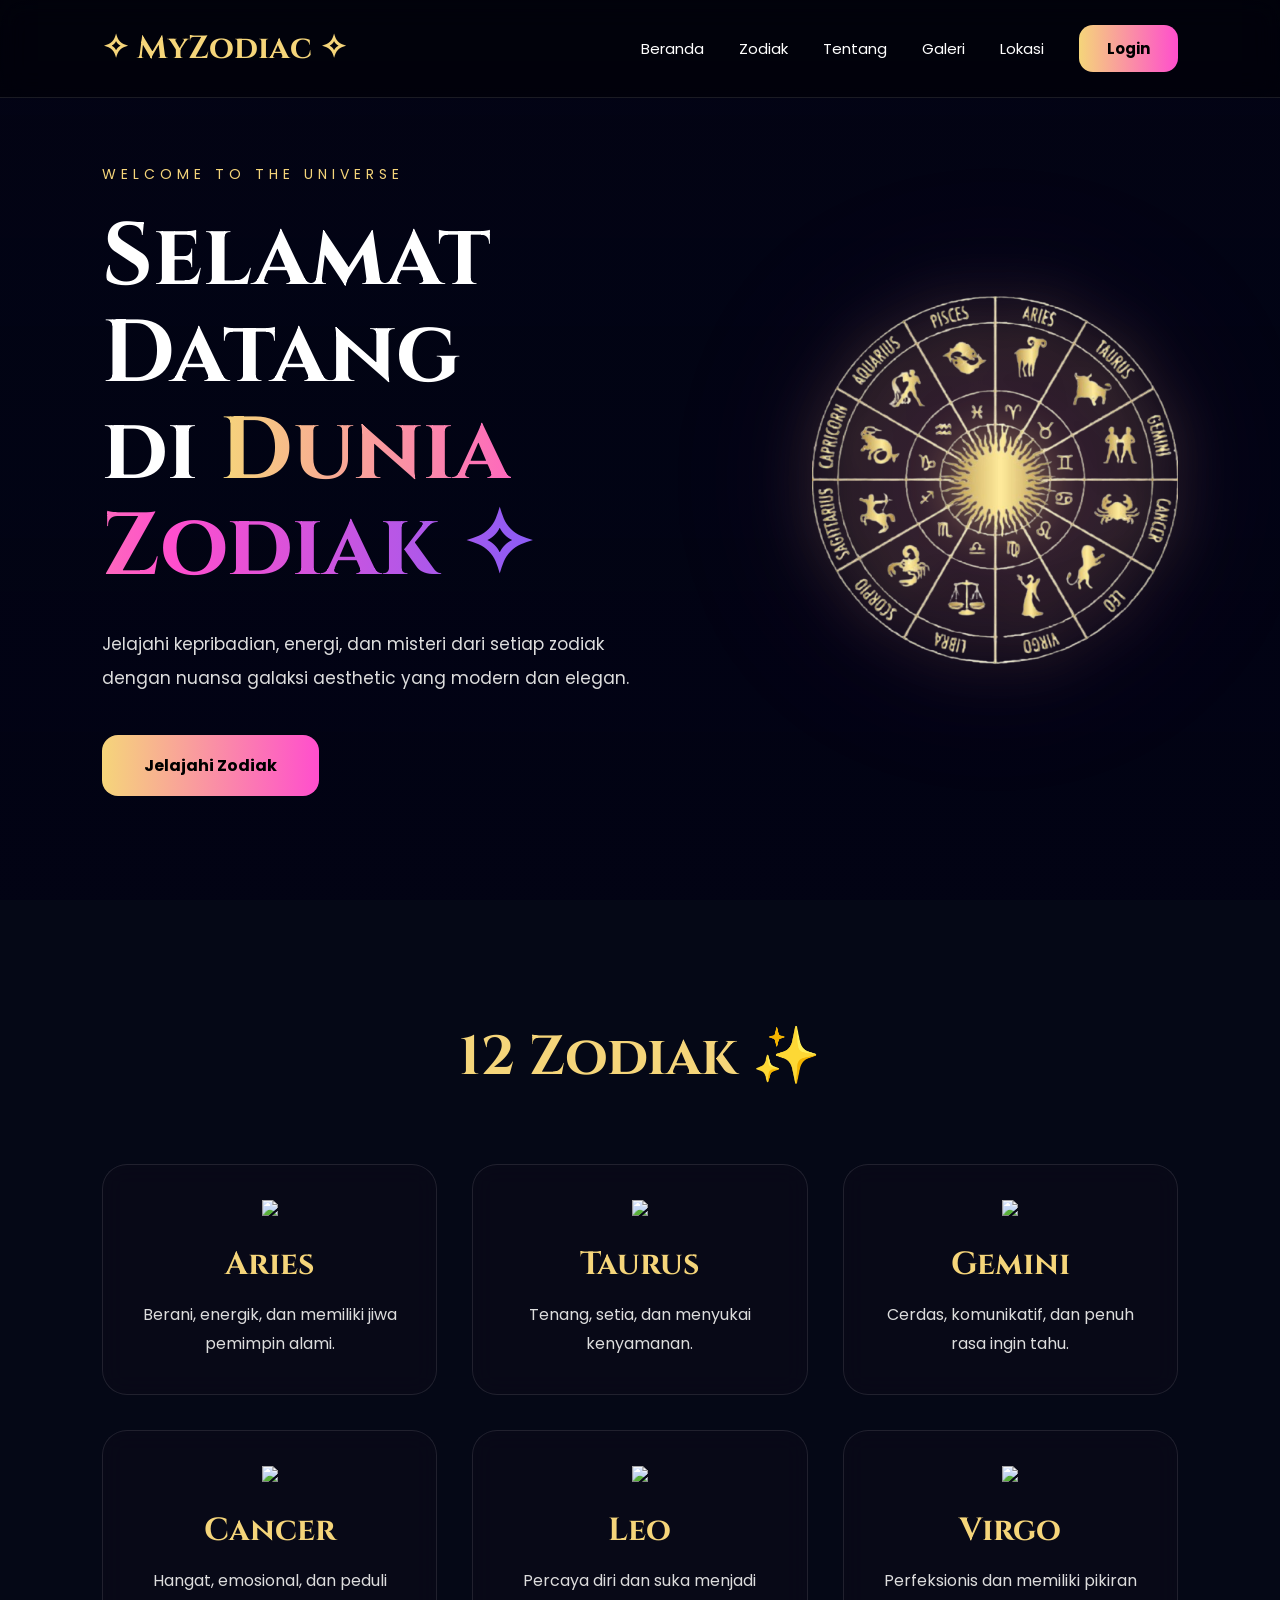
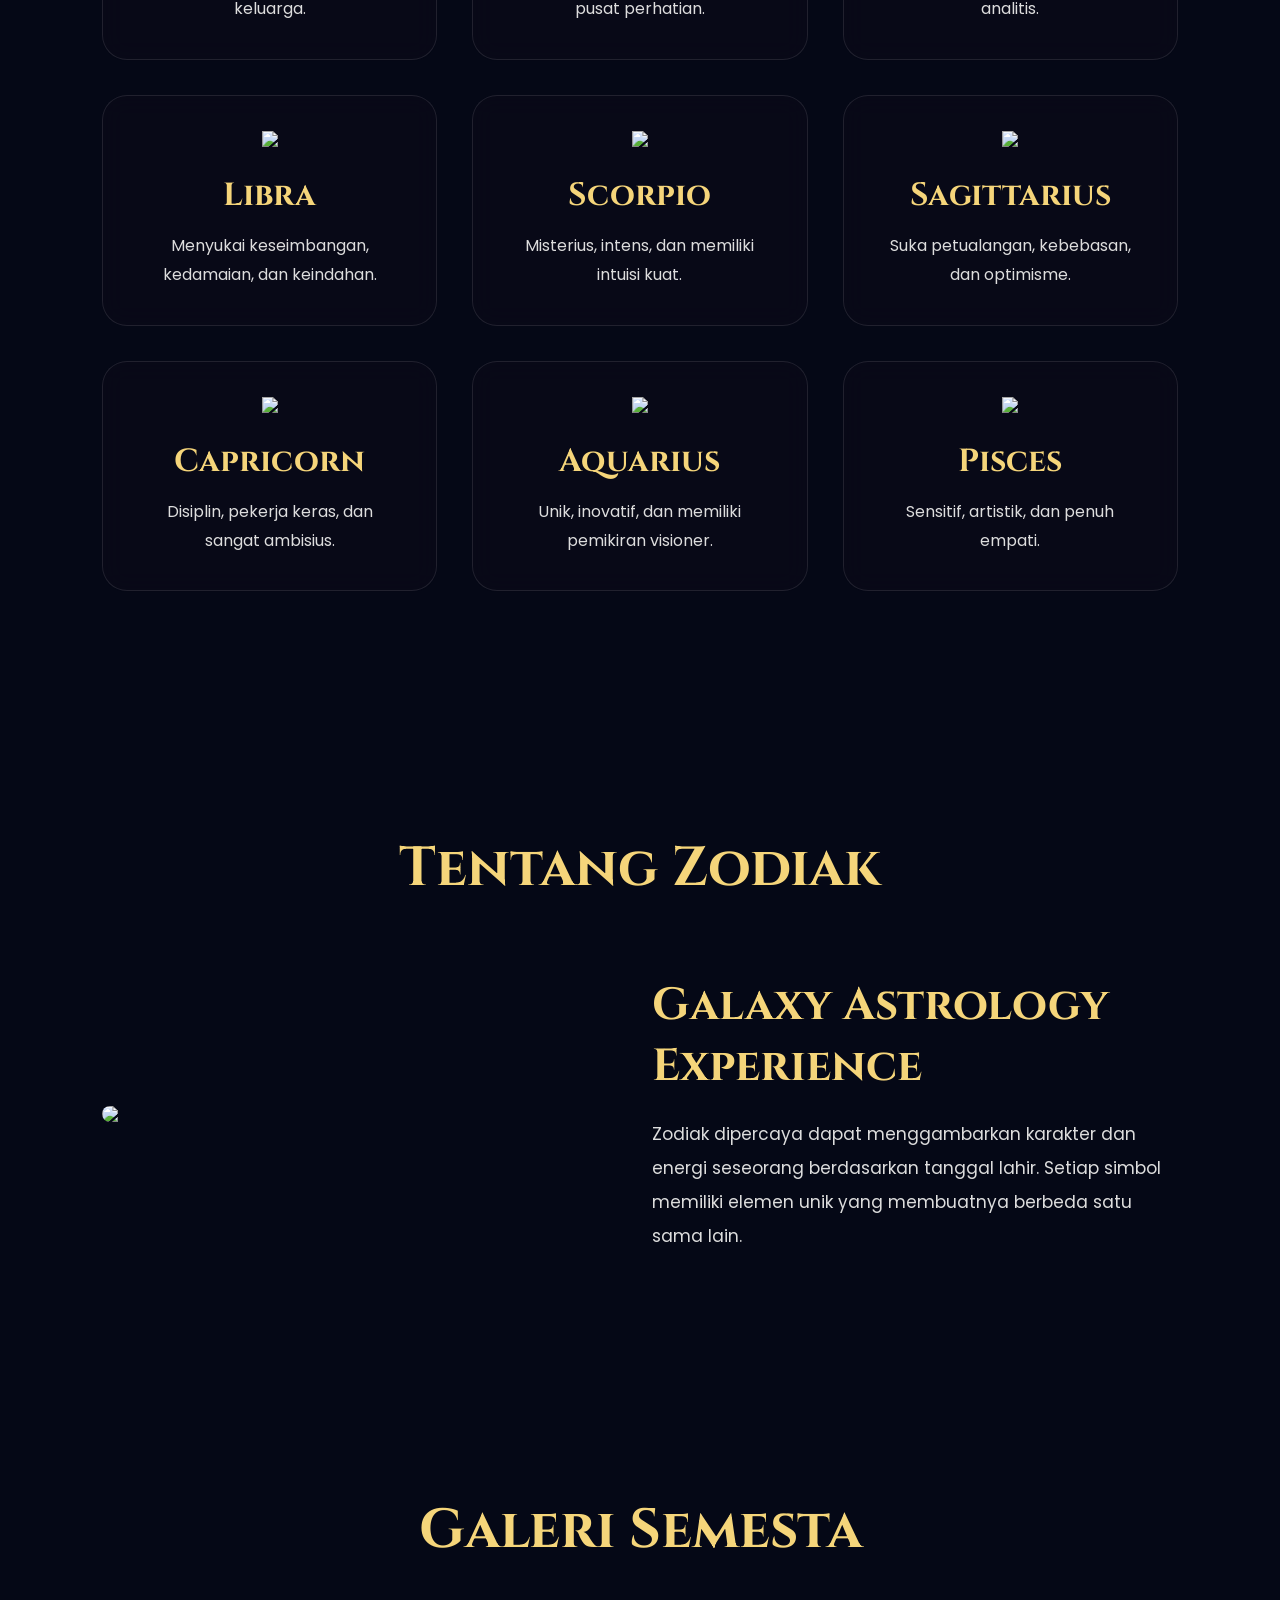
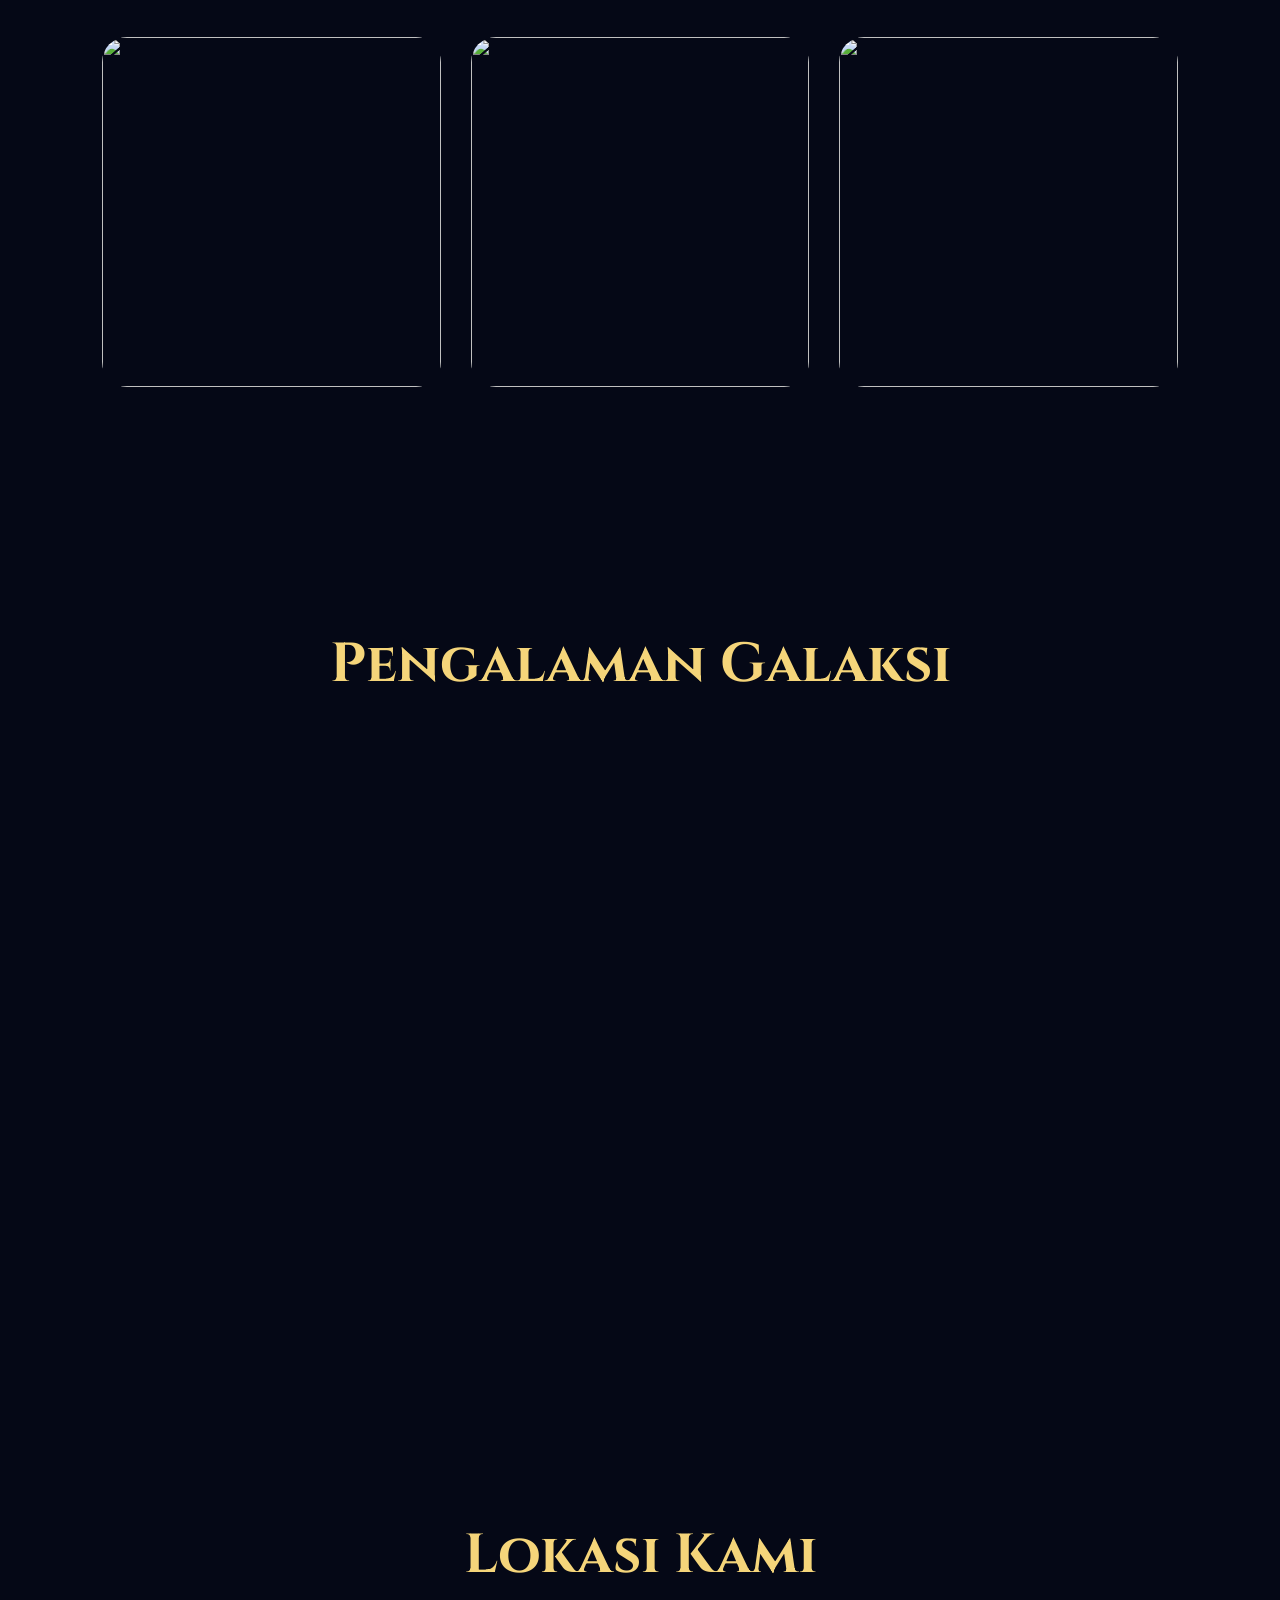
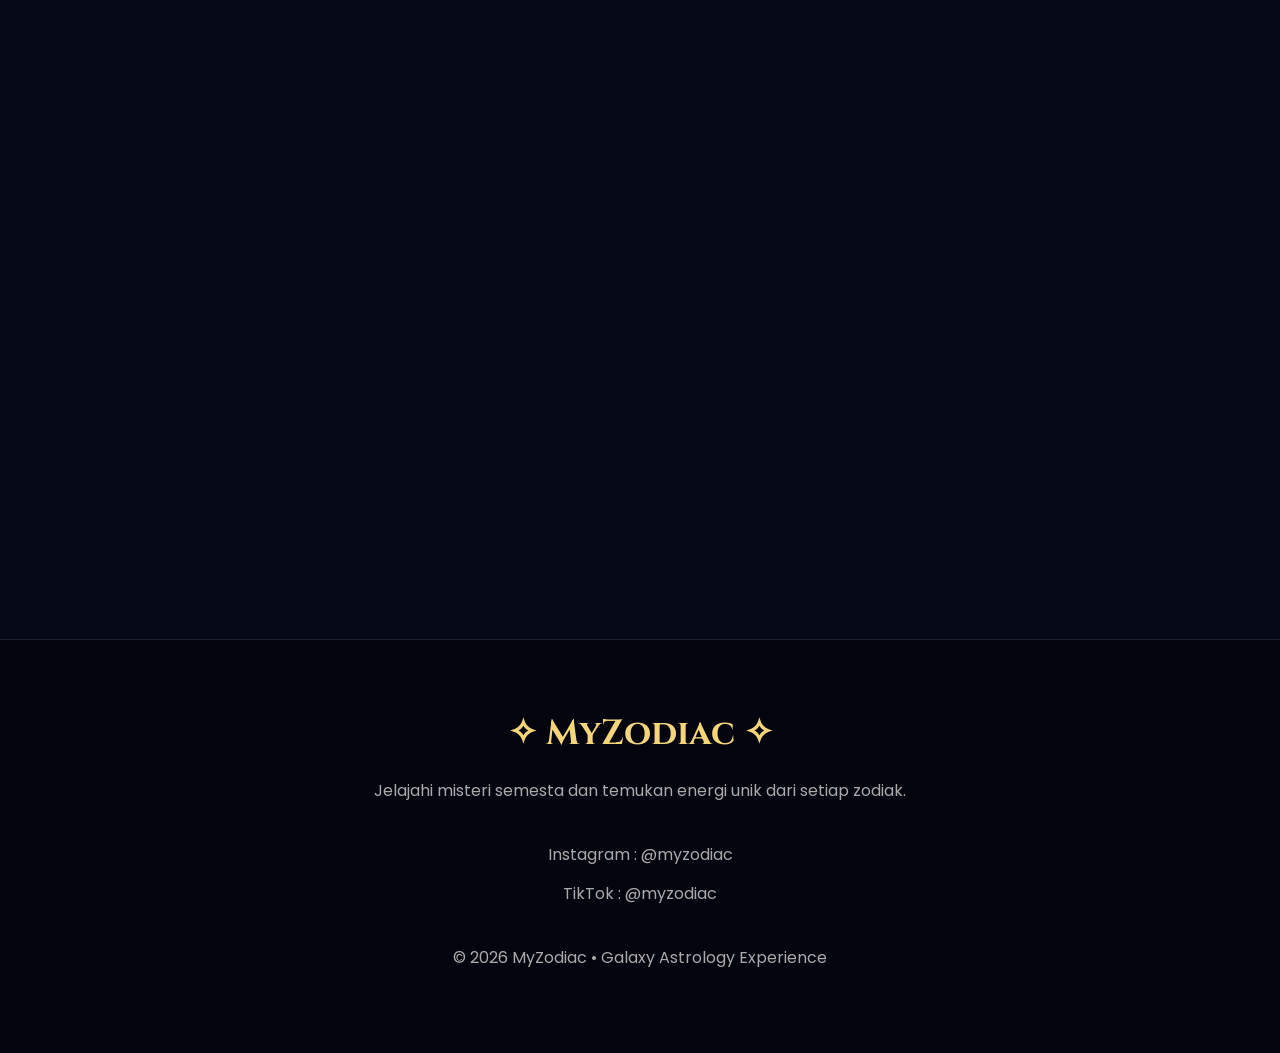
==== commit 6022906b: "Update index.html" ====
--- a/index.html
+++ b/index.html
@@ -770,35 +770,6 @@
 
   </section>
 
-  <!-- LOGIN -->
-
-  <section class="login-section" id="login">
-
-    <div class="login-box">
-
-      <h2>Login</h2>
-
-      <div class="input-box">
-        <input type="text" placeholder="Username">
-      </div>
-
-      <div class="input-box">
-        <input type="password" placeholder="Password">
-      </div>
-
-      <button class="submit-btn">
-        Masuk
-      </button>
-
-      <div class="register-text">
-        Belum punya akun?
-        <a href="#">Daftar Sekarang</a>
-      </div>
-
-    </div>
-
-  </section>
-
   <!-- FOOTER -->
 
   <footer>
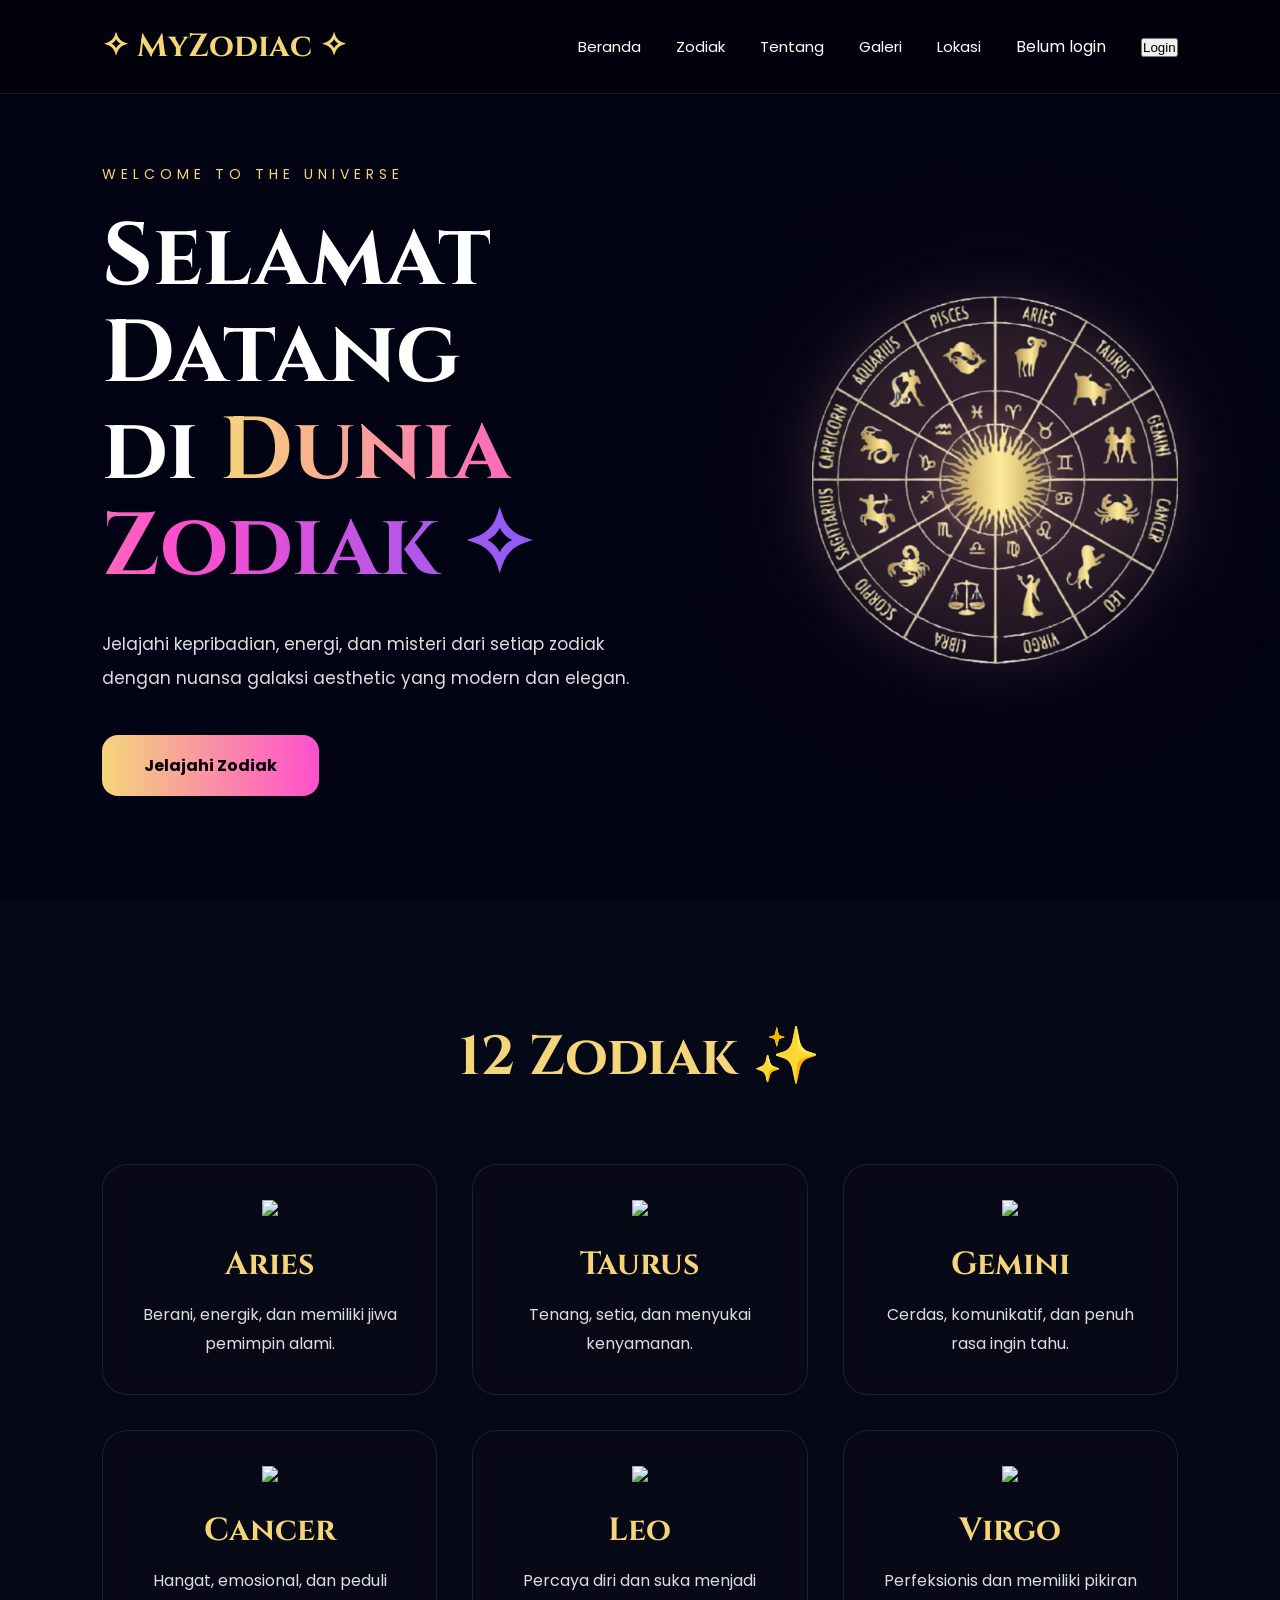
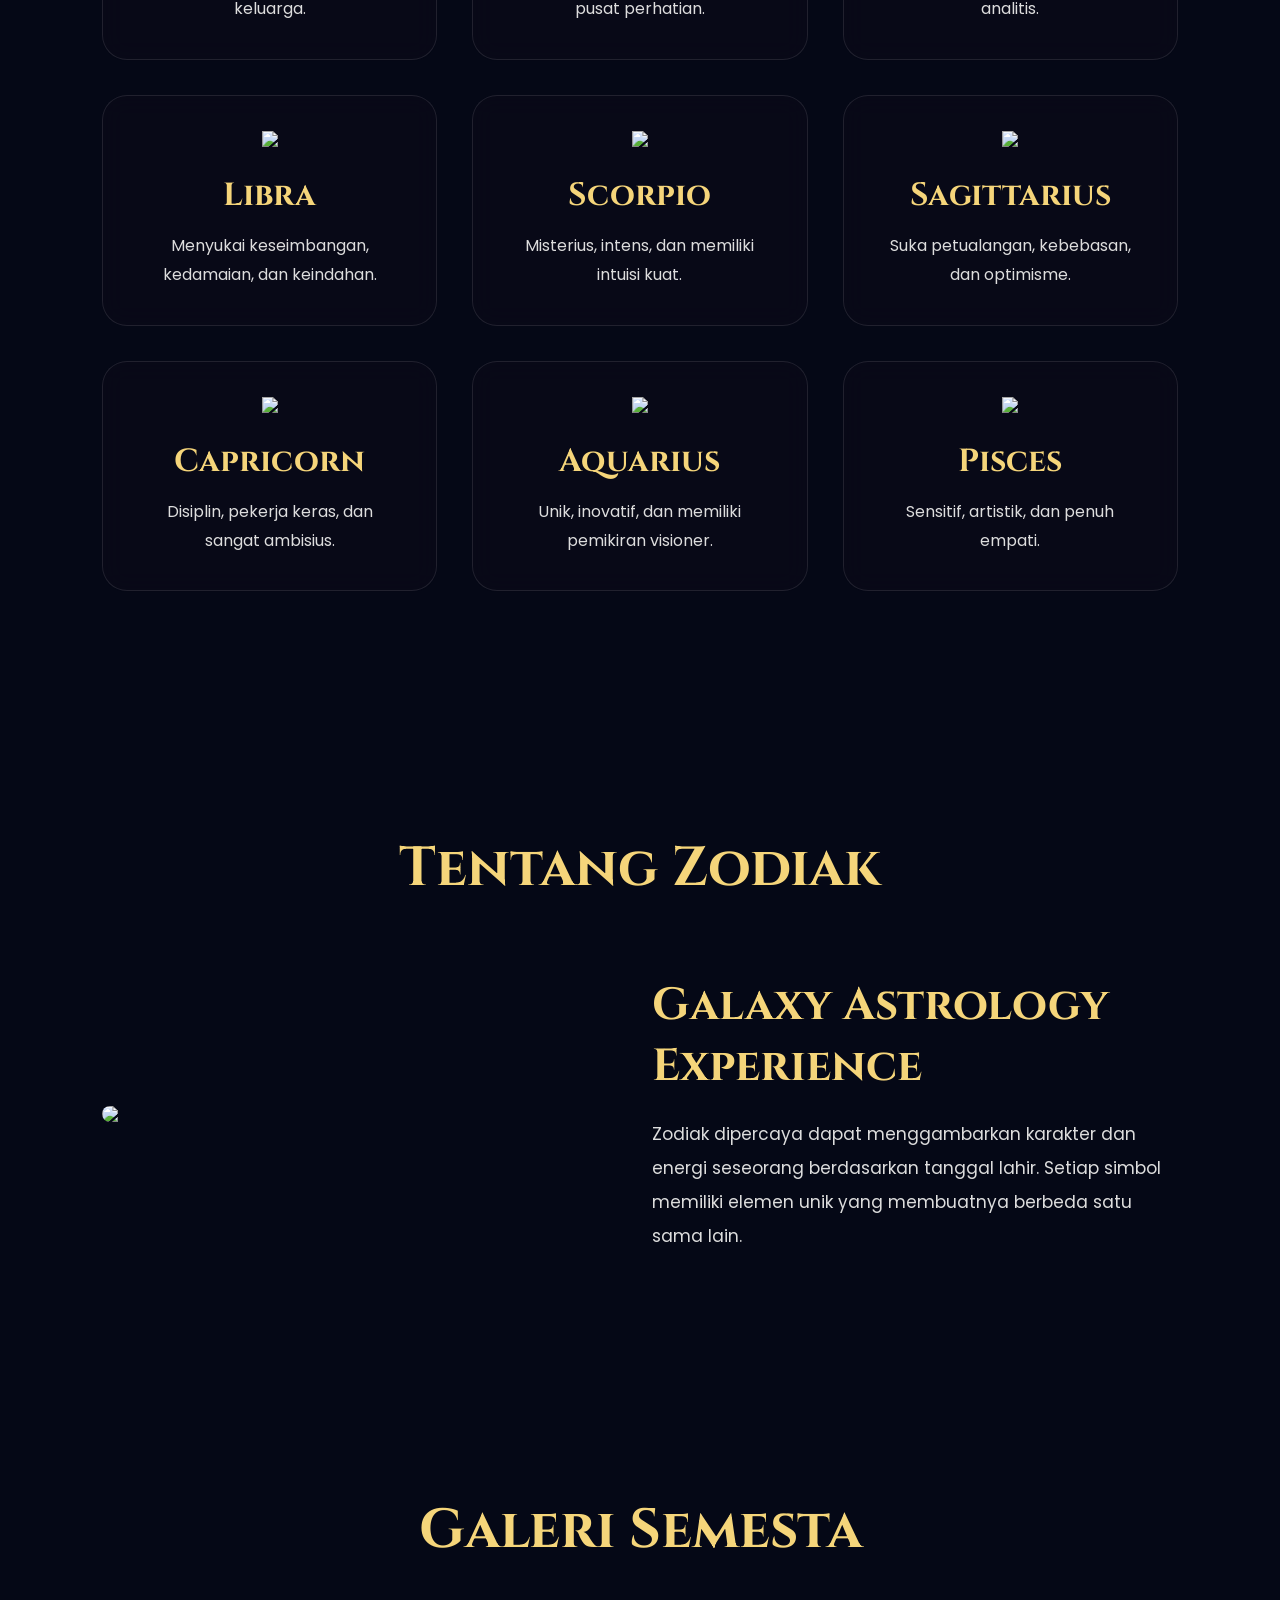
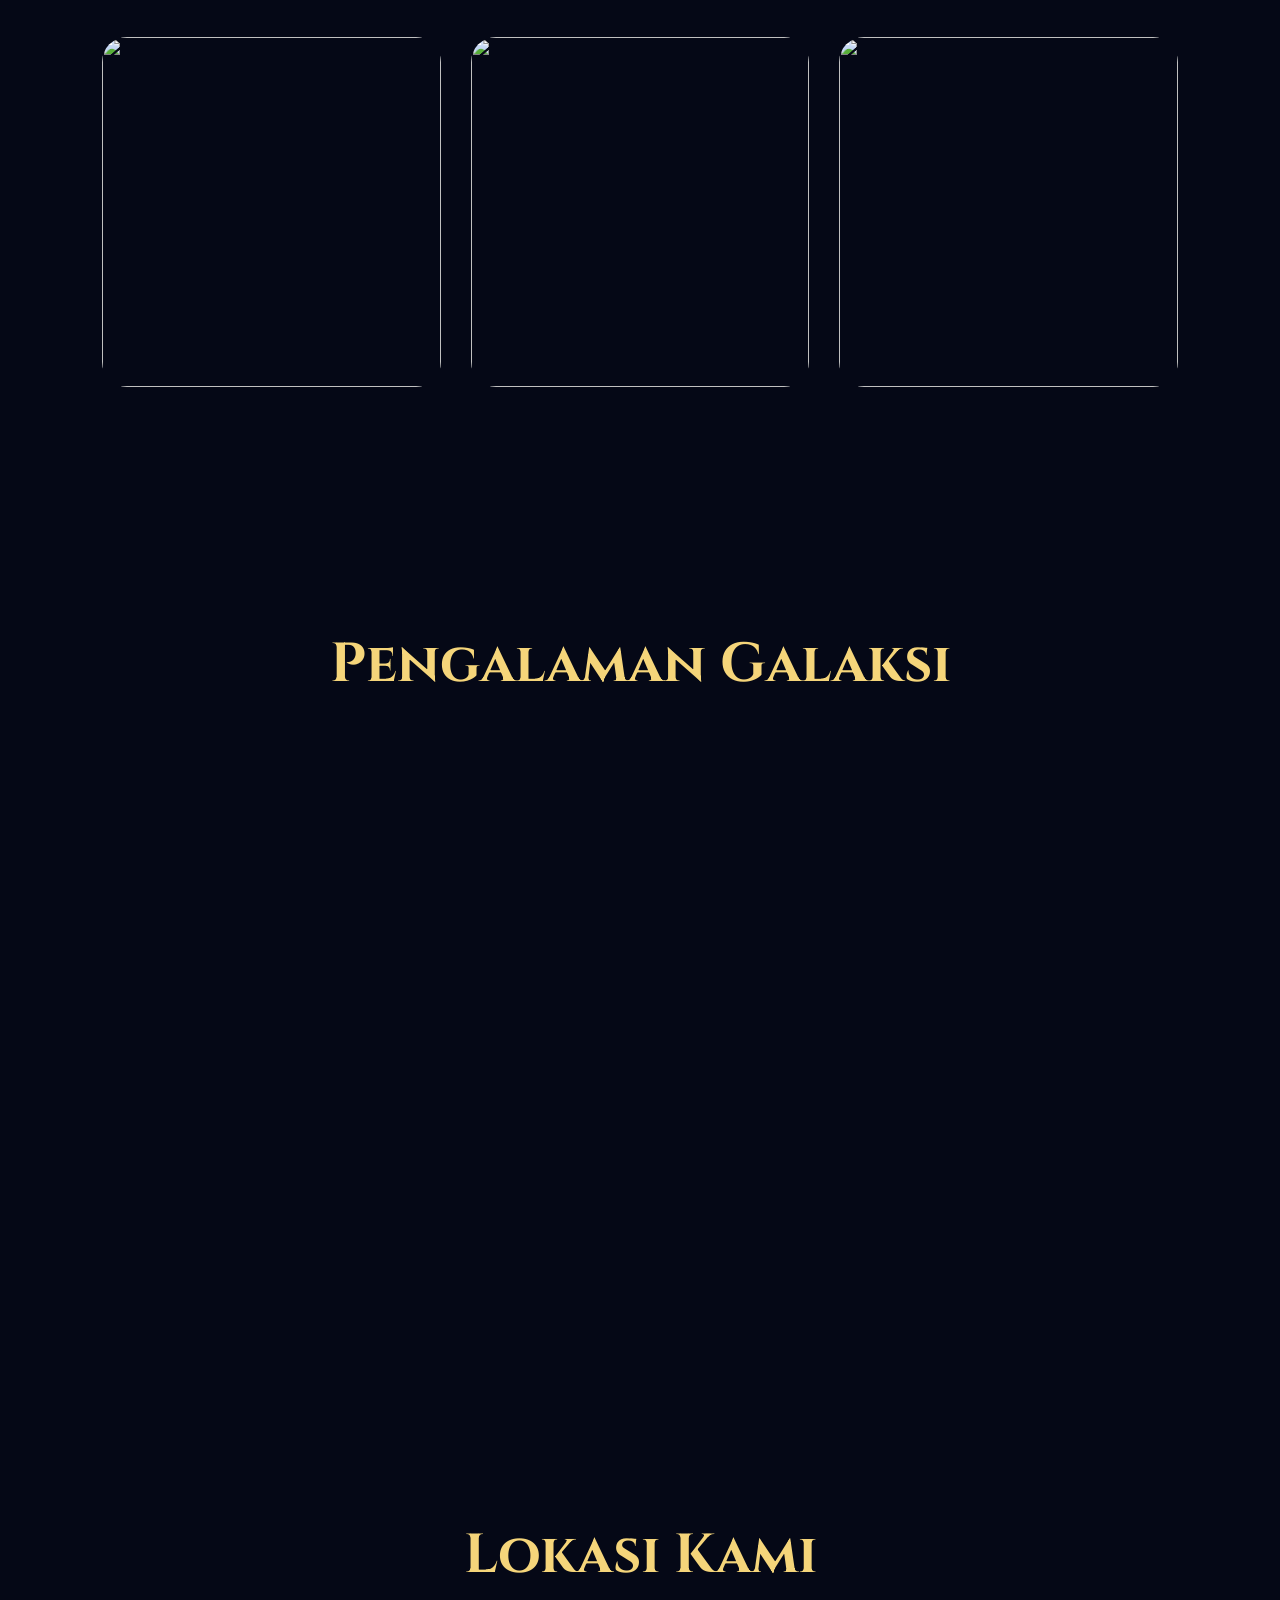
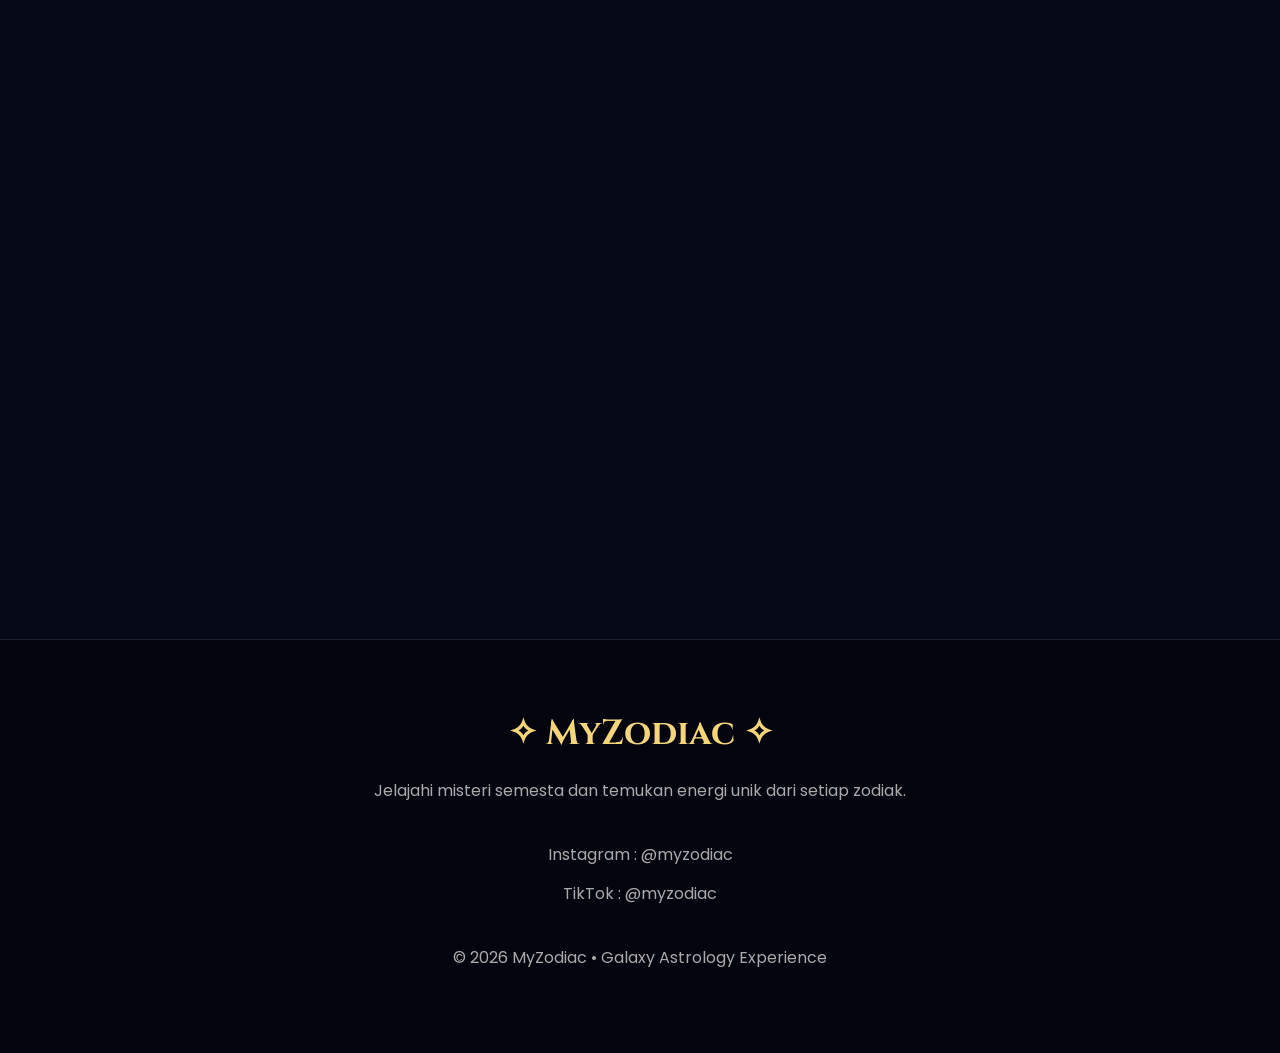
==== commit c65334be: "Update index.html" ====
--- a/index.html
+++ b/index.html
@@ -561,7 +561,11 @@
       <a href="#tentang">Tentang</a>
       <a href="#gallery">Galeri</a>
       <a href="#maps">Lokasi</a>
-      <a href="#login" class="login-btn">Login</a>
+      <p id="userInfo">Belum login</p>
+
+<div id="authArea">
+    <button onclick="goLogin()" class="nav-cta">Login</button>
+</div>
     </nav>
 
   </header>
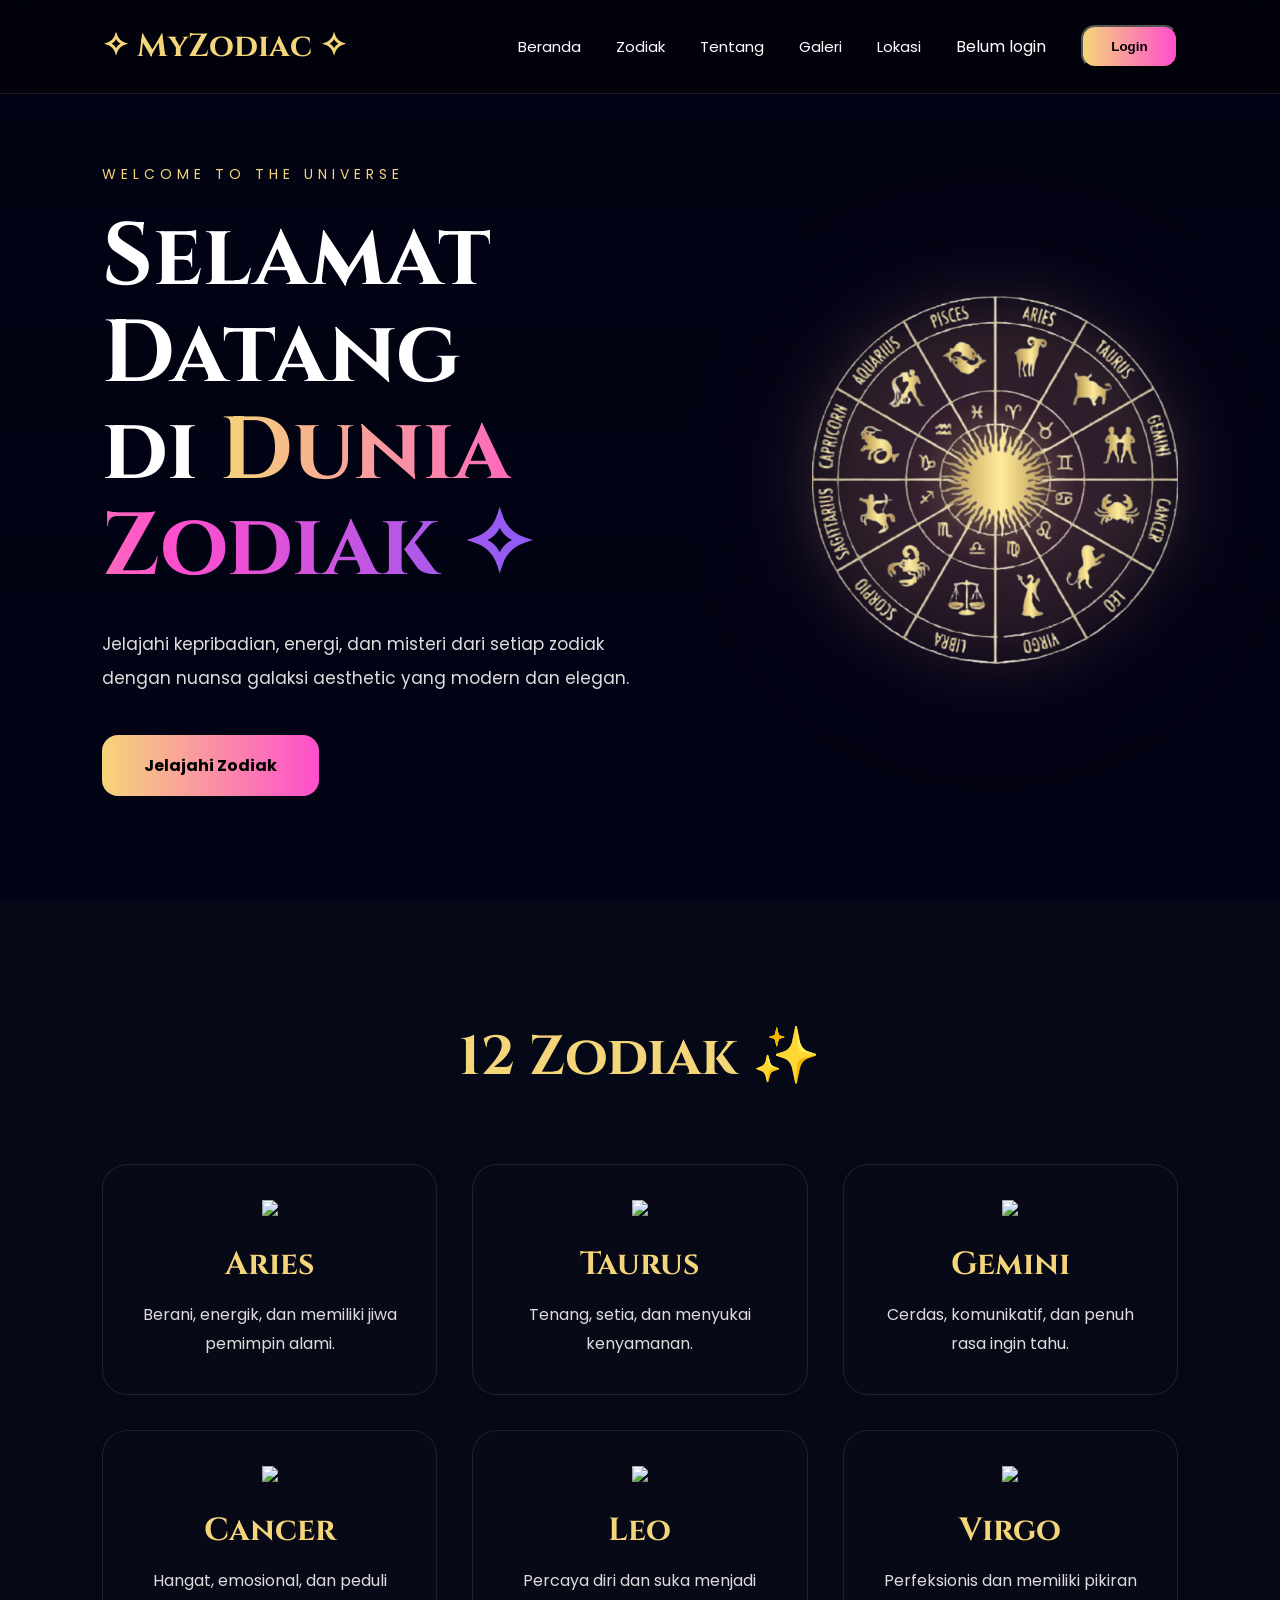
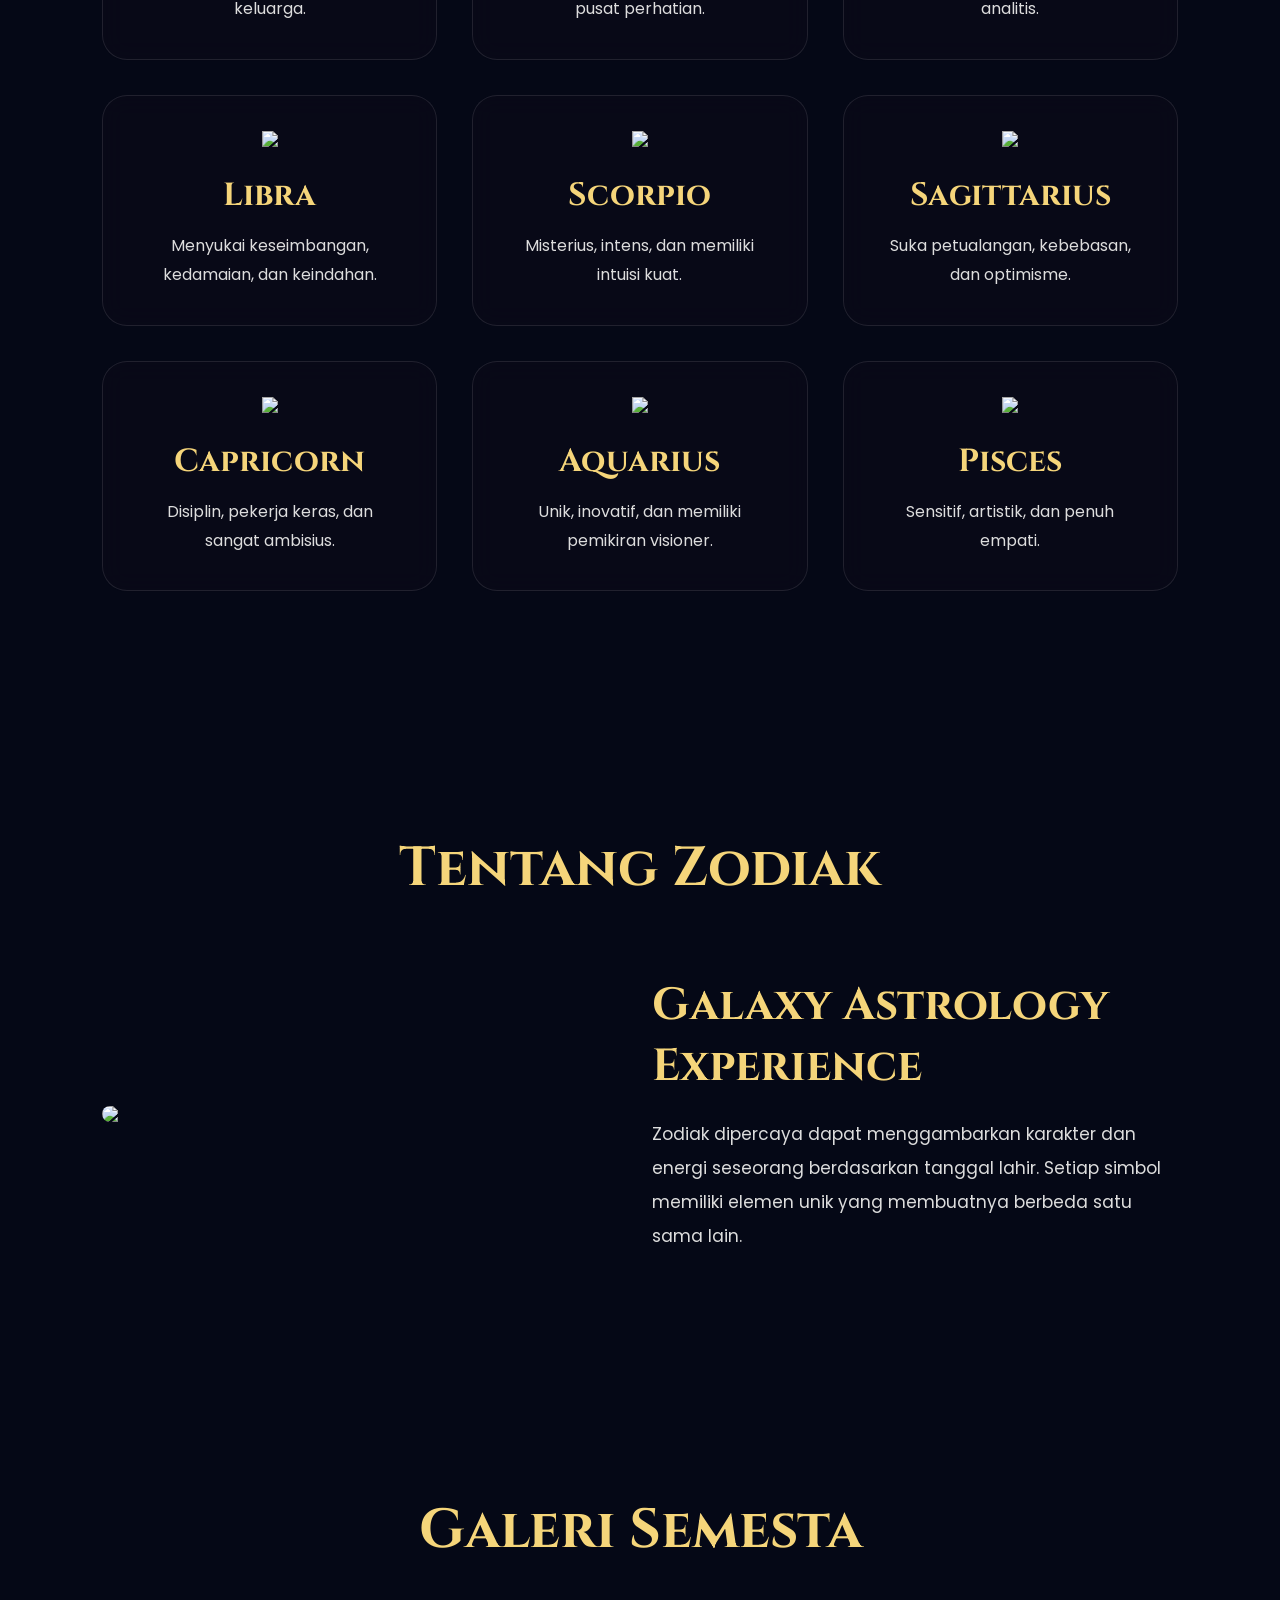
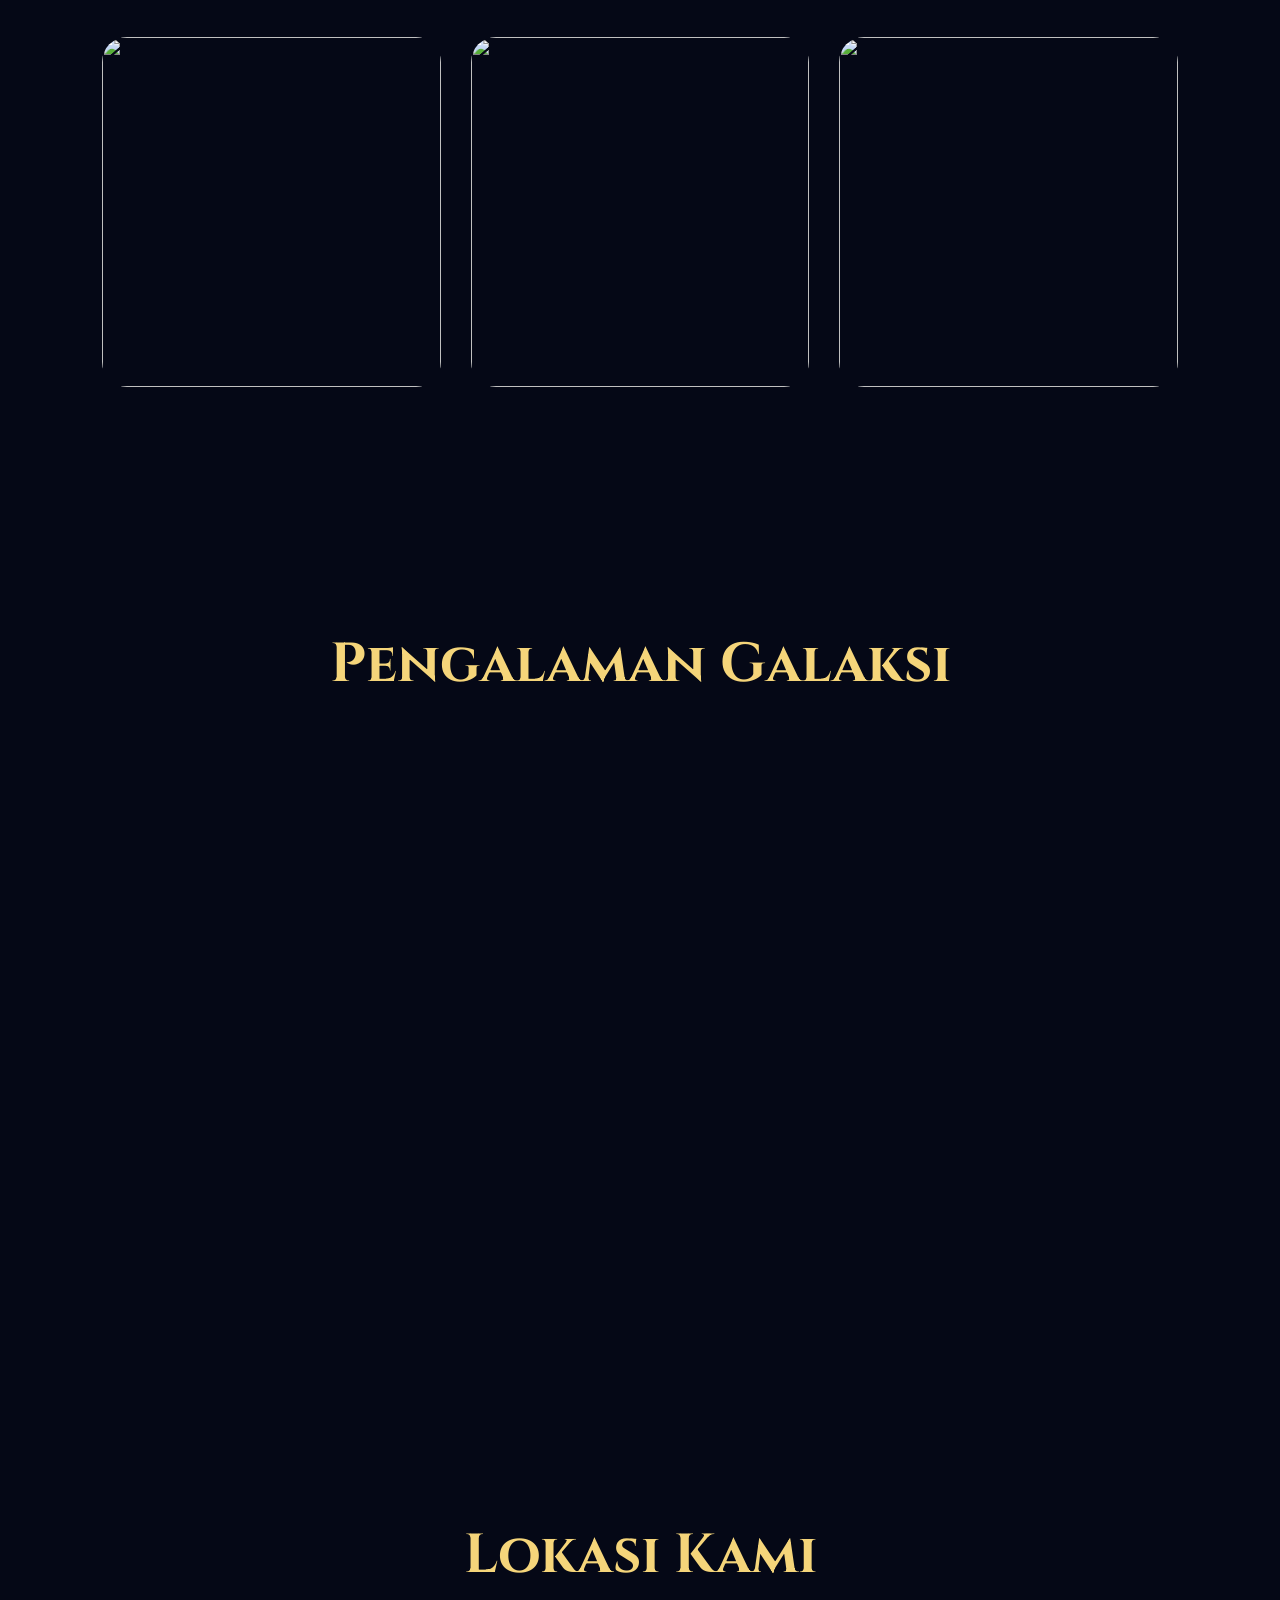
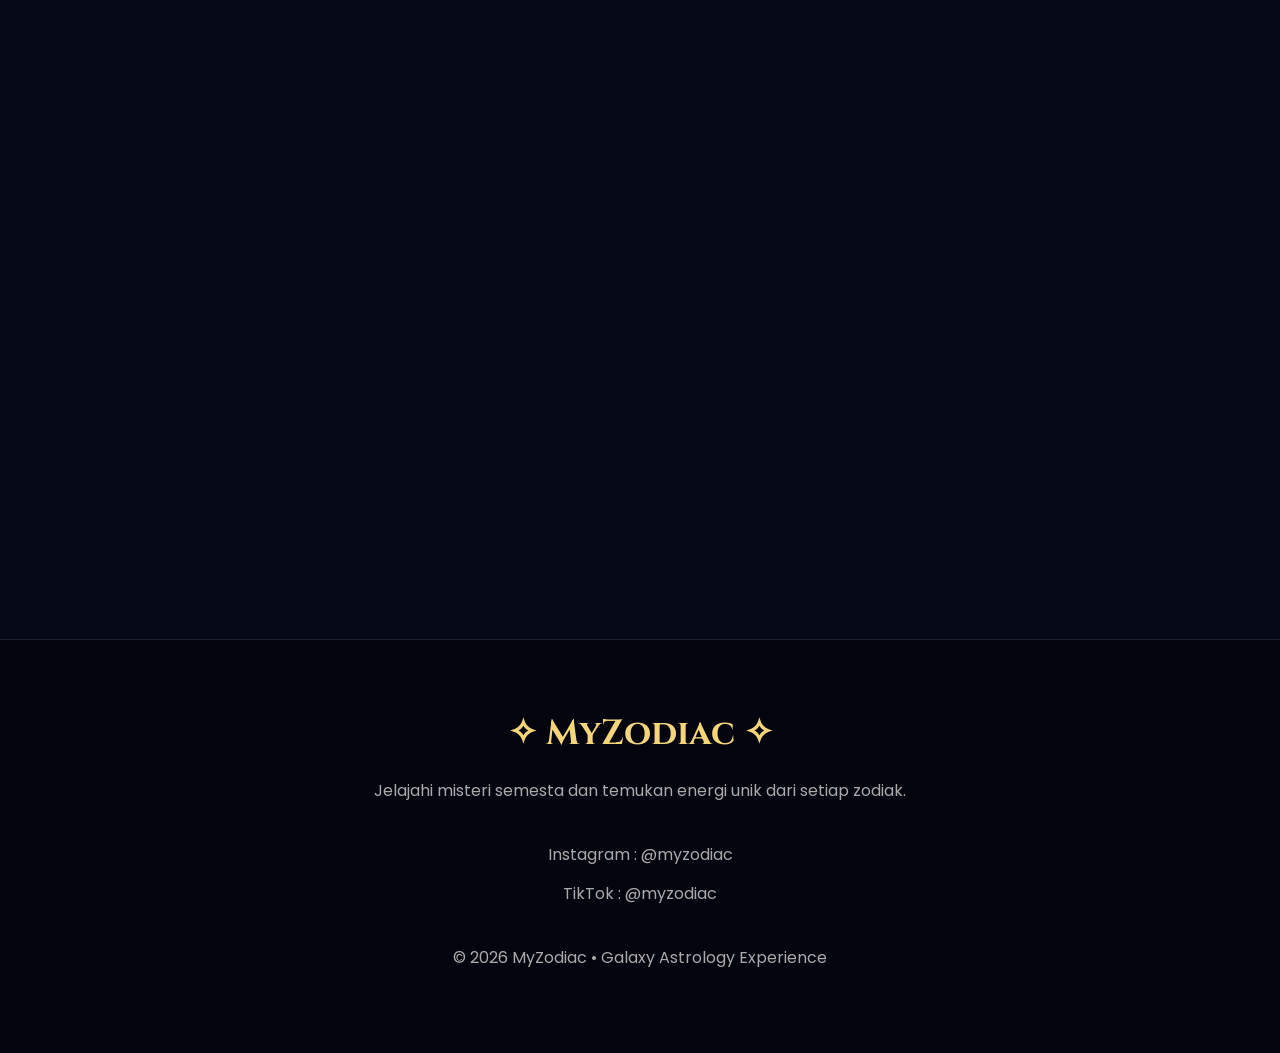
==== commit e3bccdfe: "Update index.html" ====
--- a/index.html
+++ b/index.html
@@ -564,7 +564,7 @@
       <p id="userInfo">Belum login</p>
 
 <div id="authArea">
-    <button onclick="goLogin()" class="nav-cta">Login</button>
+    <button onclick="goLogin()" class="login-btn">Login</button>
 </div>
     </nav>
 
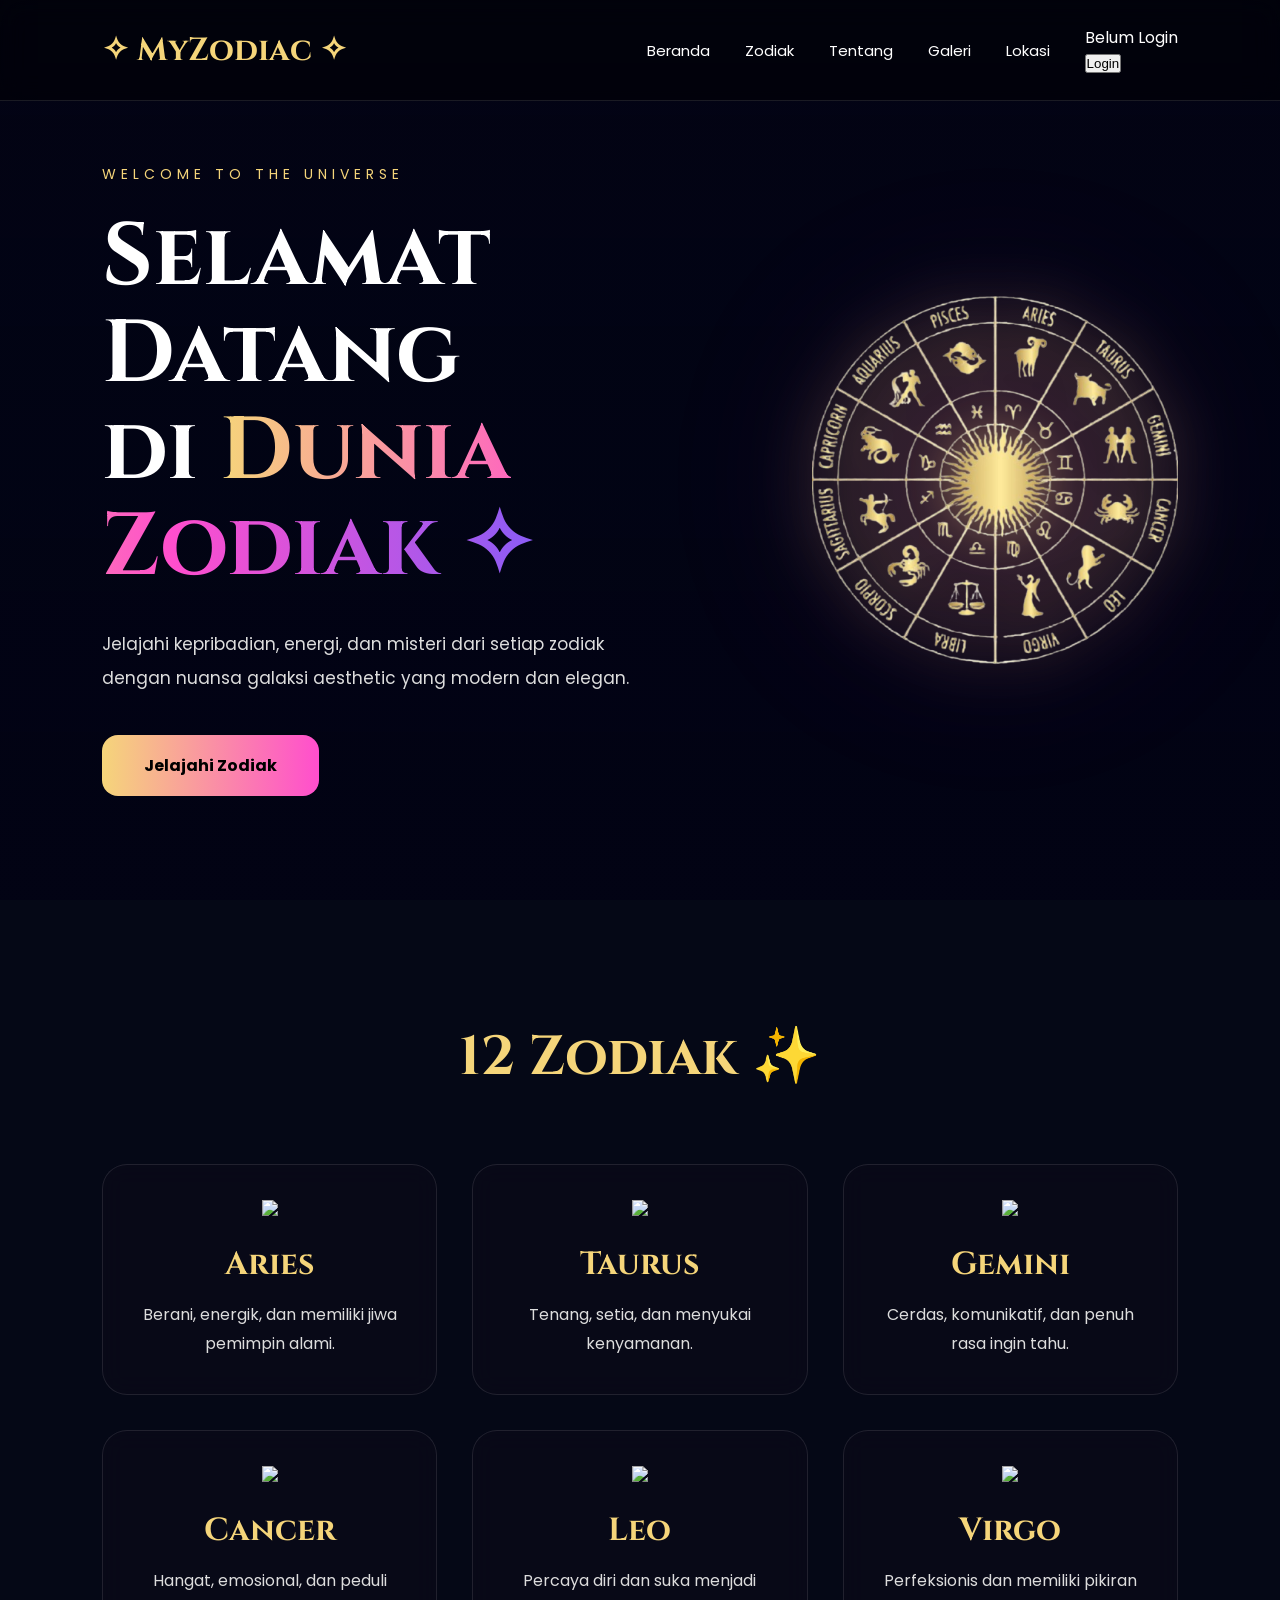
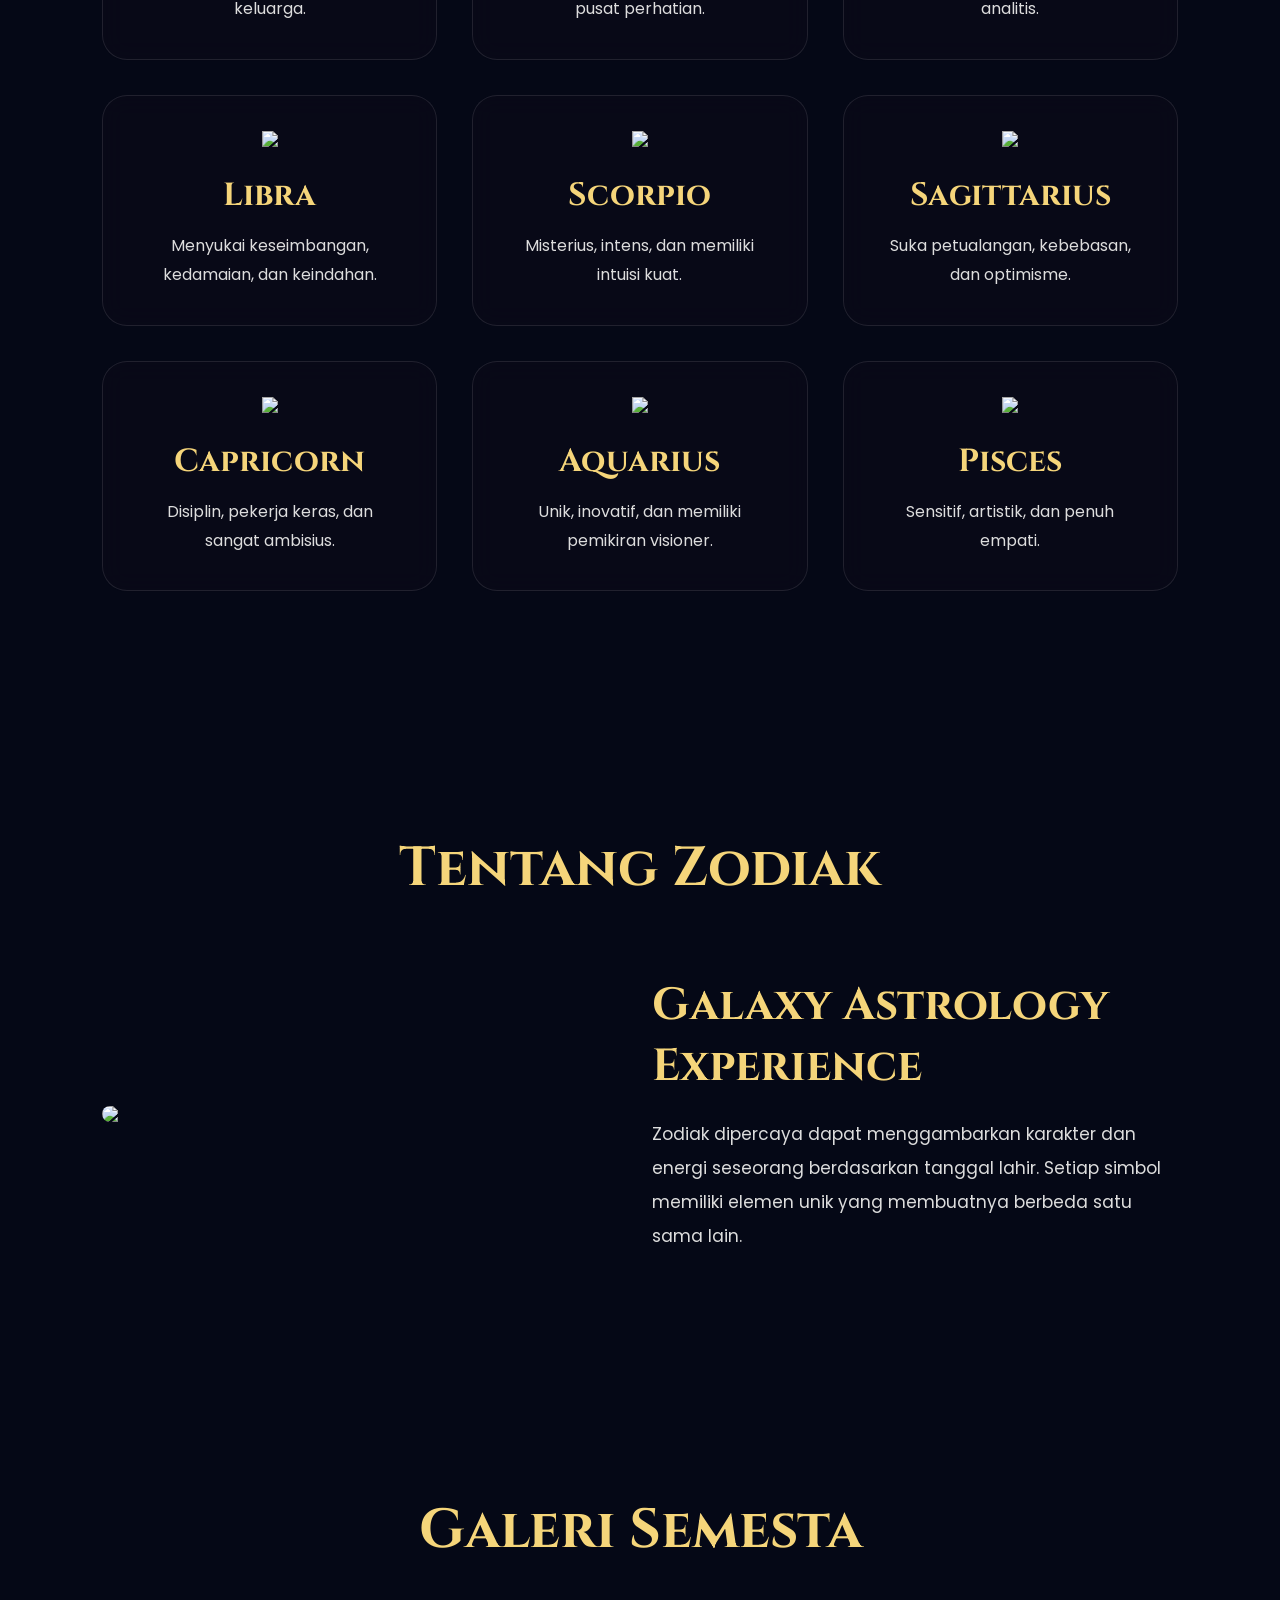
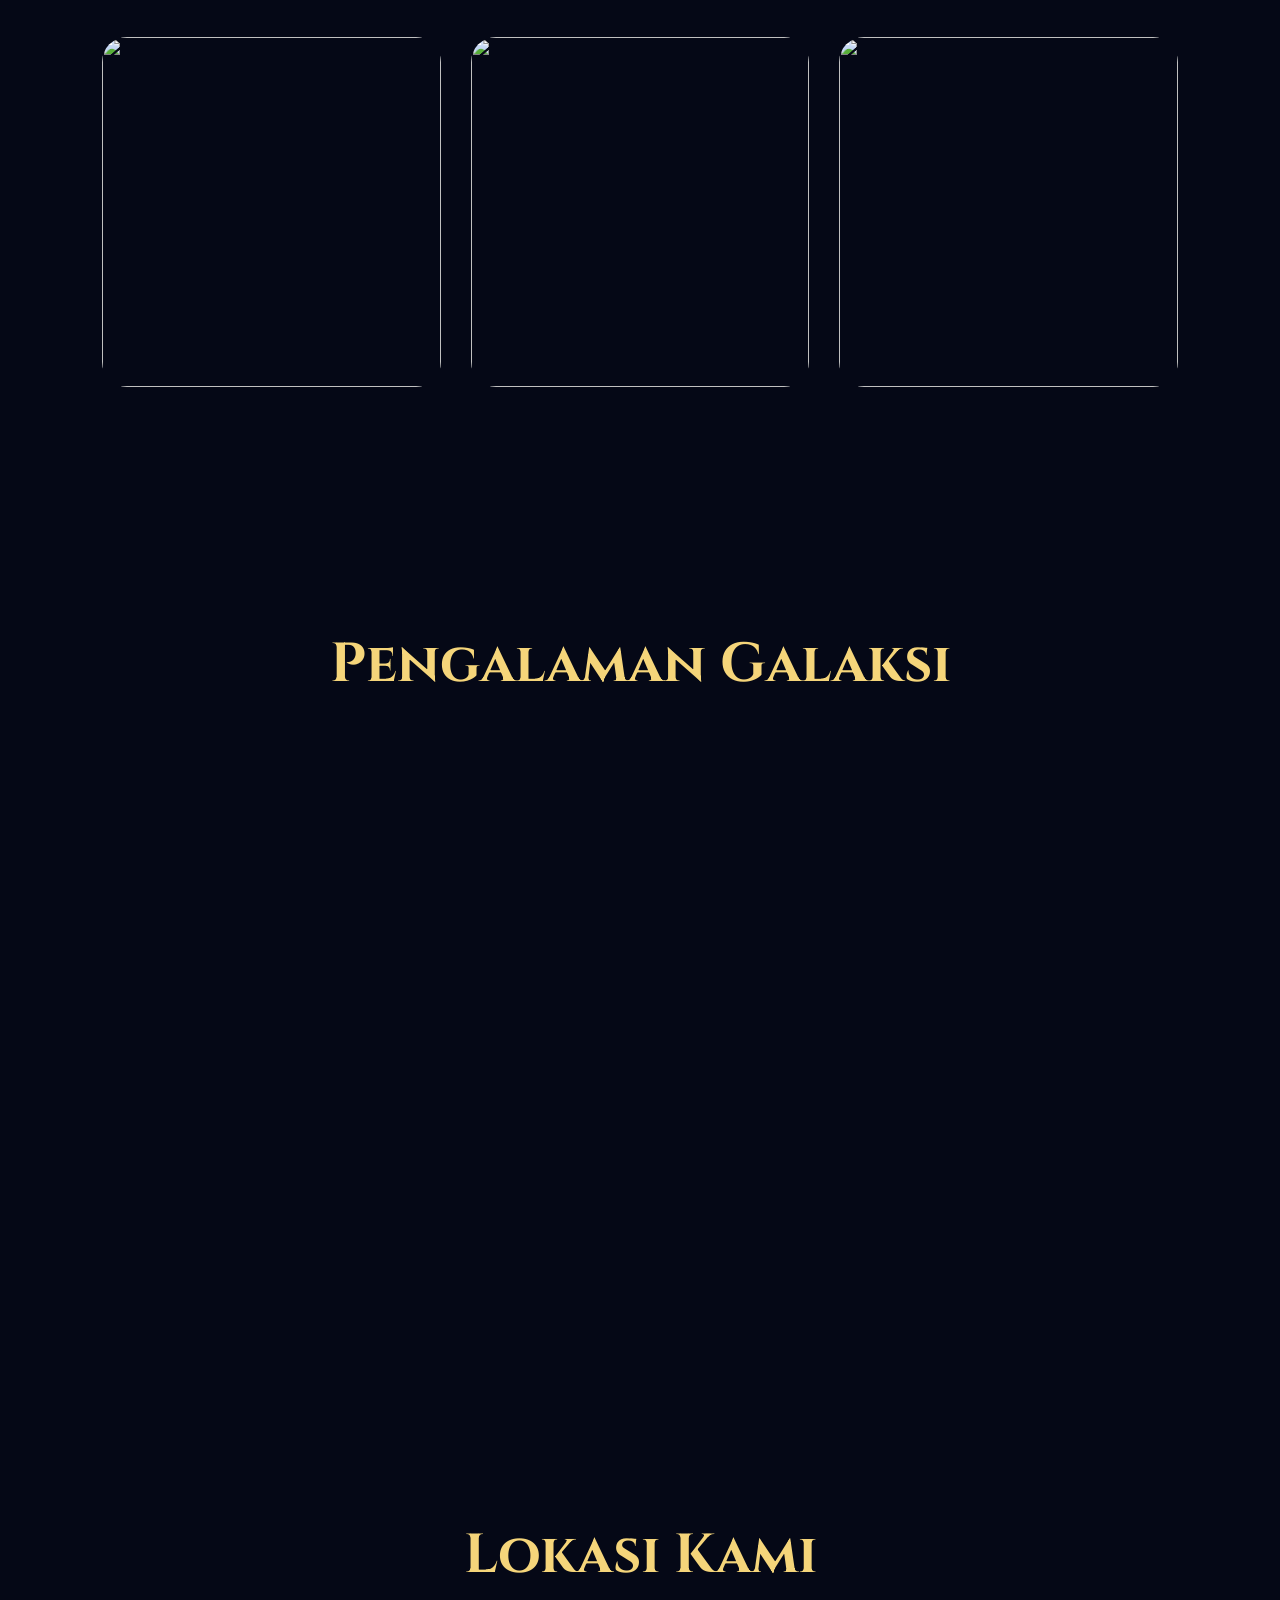
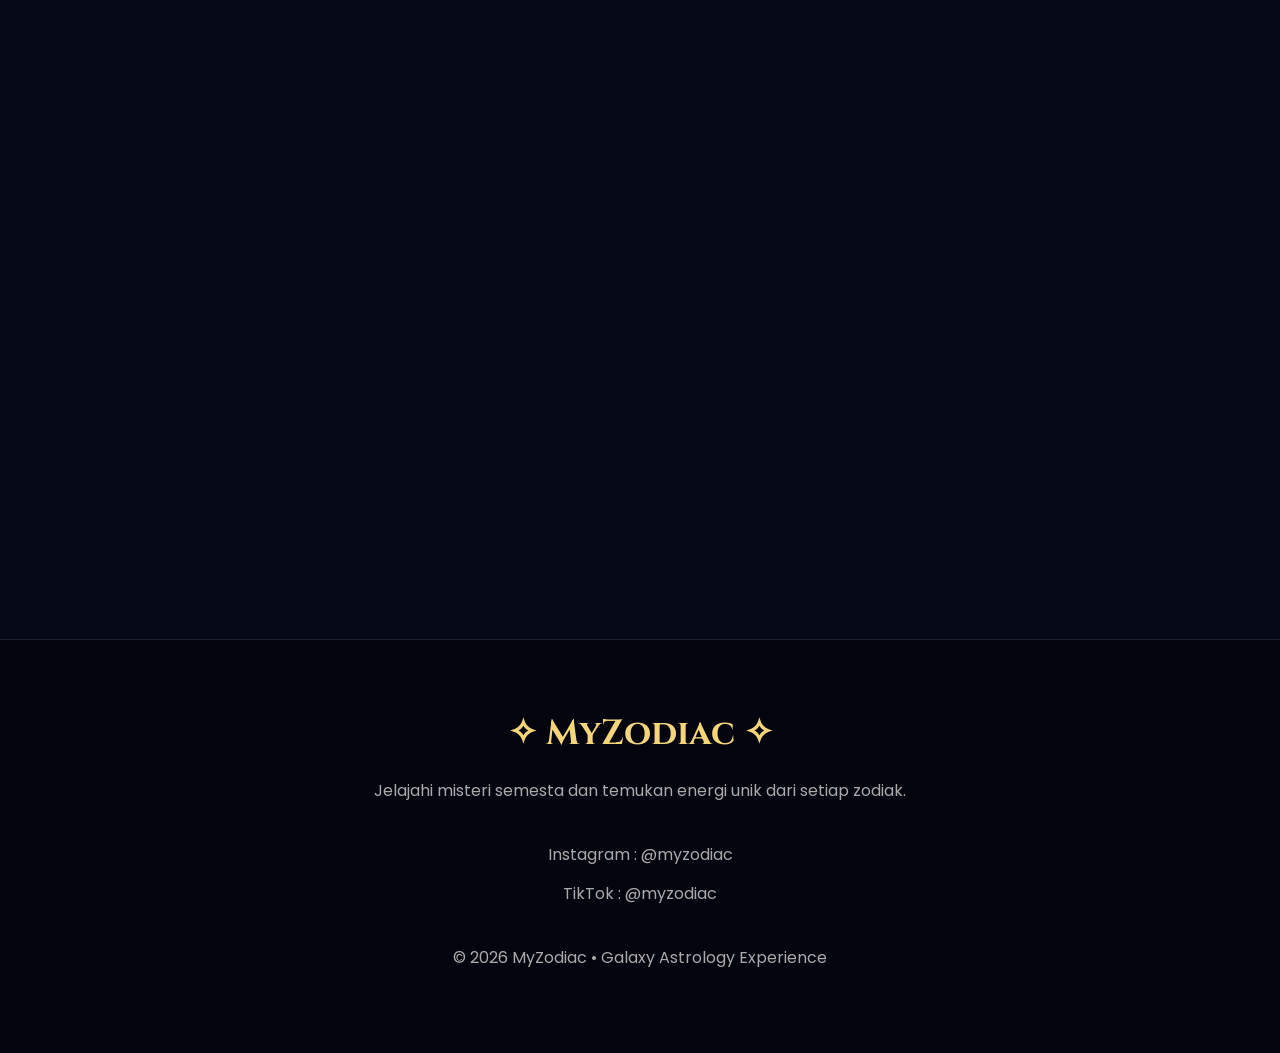
==== commit 735d4db5: "Update index.html" ====
--- a/index.html
+++ b/index.html
@@ -561,11 +561,12 @@
       <a href="#tentang">Tentang</a>
       <a href="#gallery">Galeri</a>
       <a href="#maps">Lokasi</a>
-      <p id="userInfo">Belum login</p>
-
-<div id="authArea">
-    <button onclick="goLogin()" class="login-btn">Login</button>
-</div>
+       <div class="primary-button">
+          <p id="userInfo">Belum Login</p>
+          <div id="authArea">
+            <button onclick="goLogin()" class"nav-cta">Login</button>
+          </div>
+        </div>
     </nav>
 
   </header>
@@ -802,5 +803,7 @@
 
   </footer>
 
+  <script src="login/js/welcome.js"></script>
+  
 </body>
 </html>
